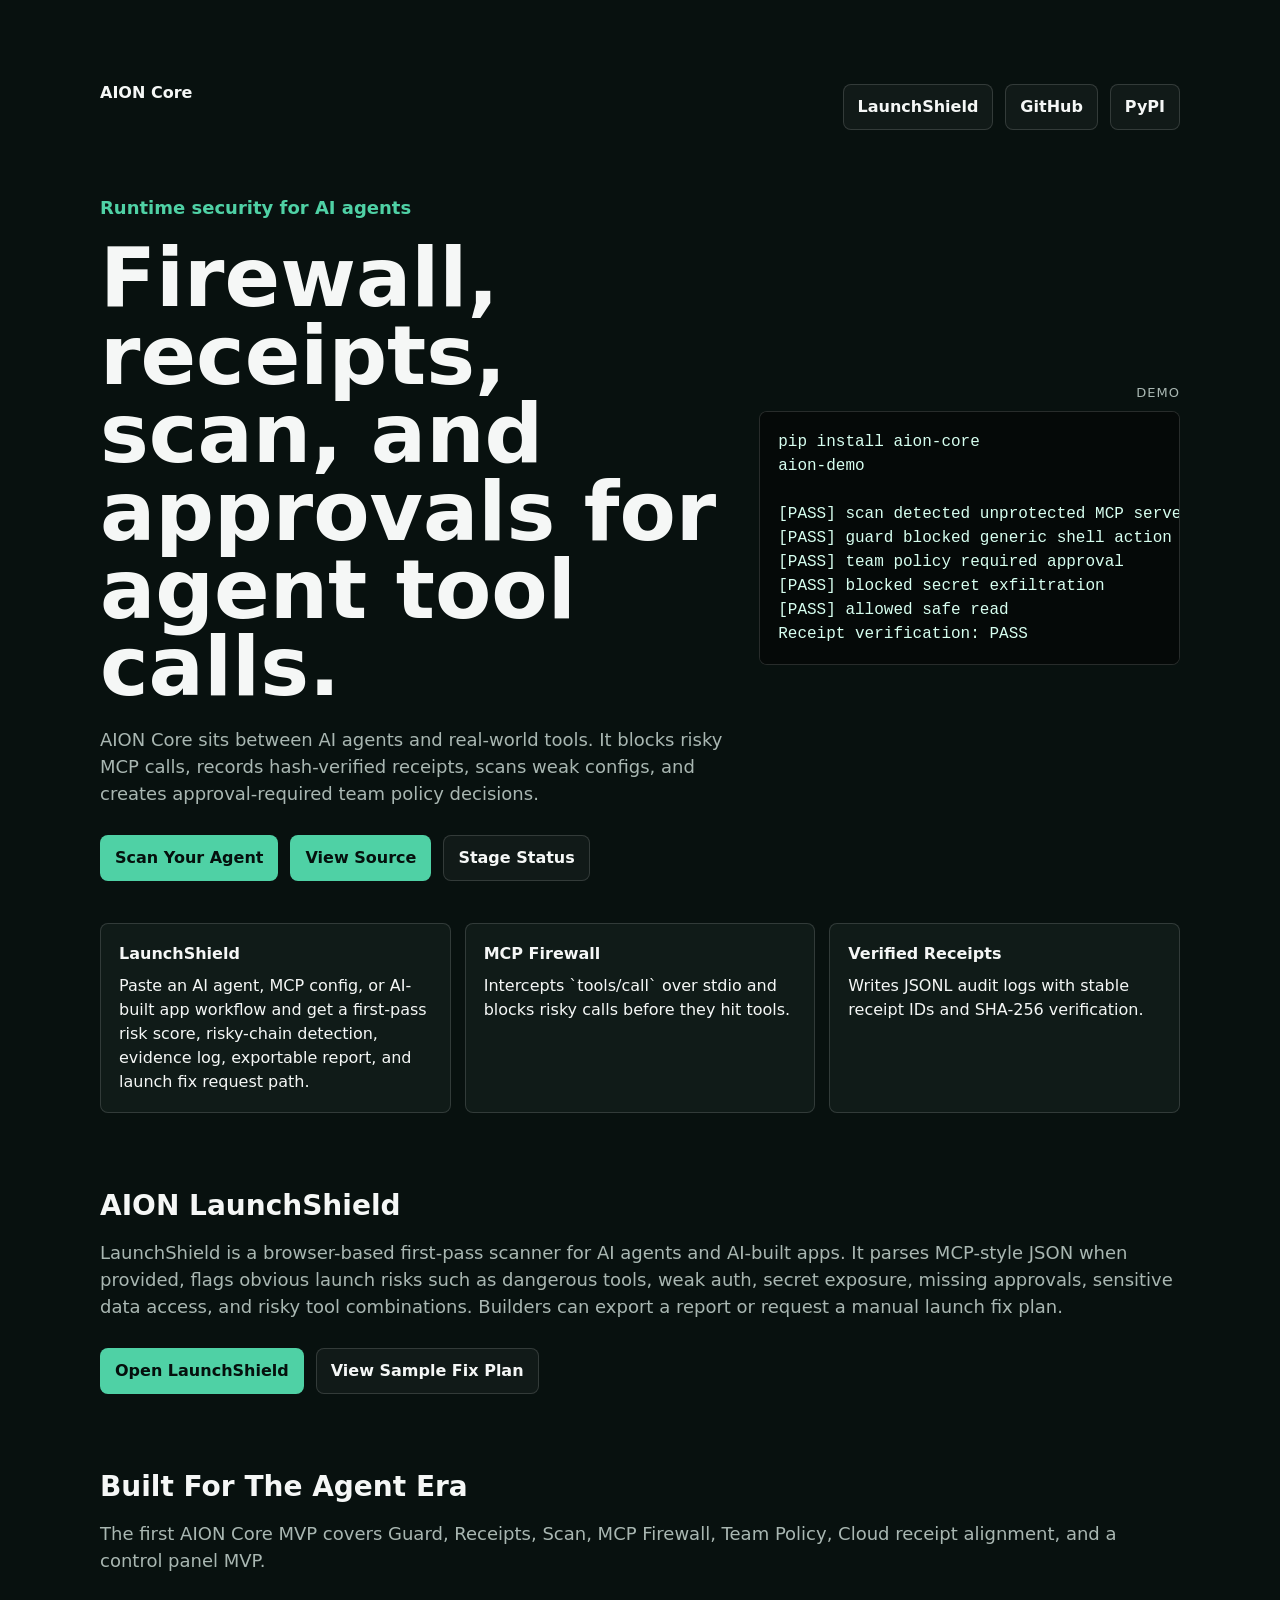
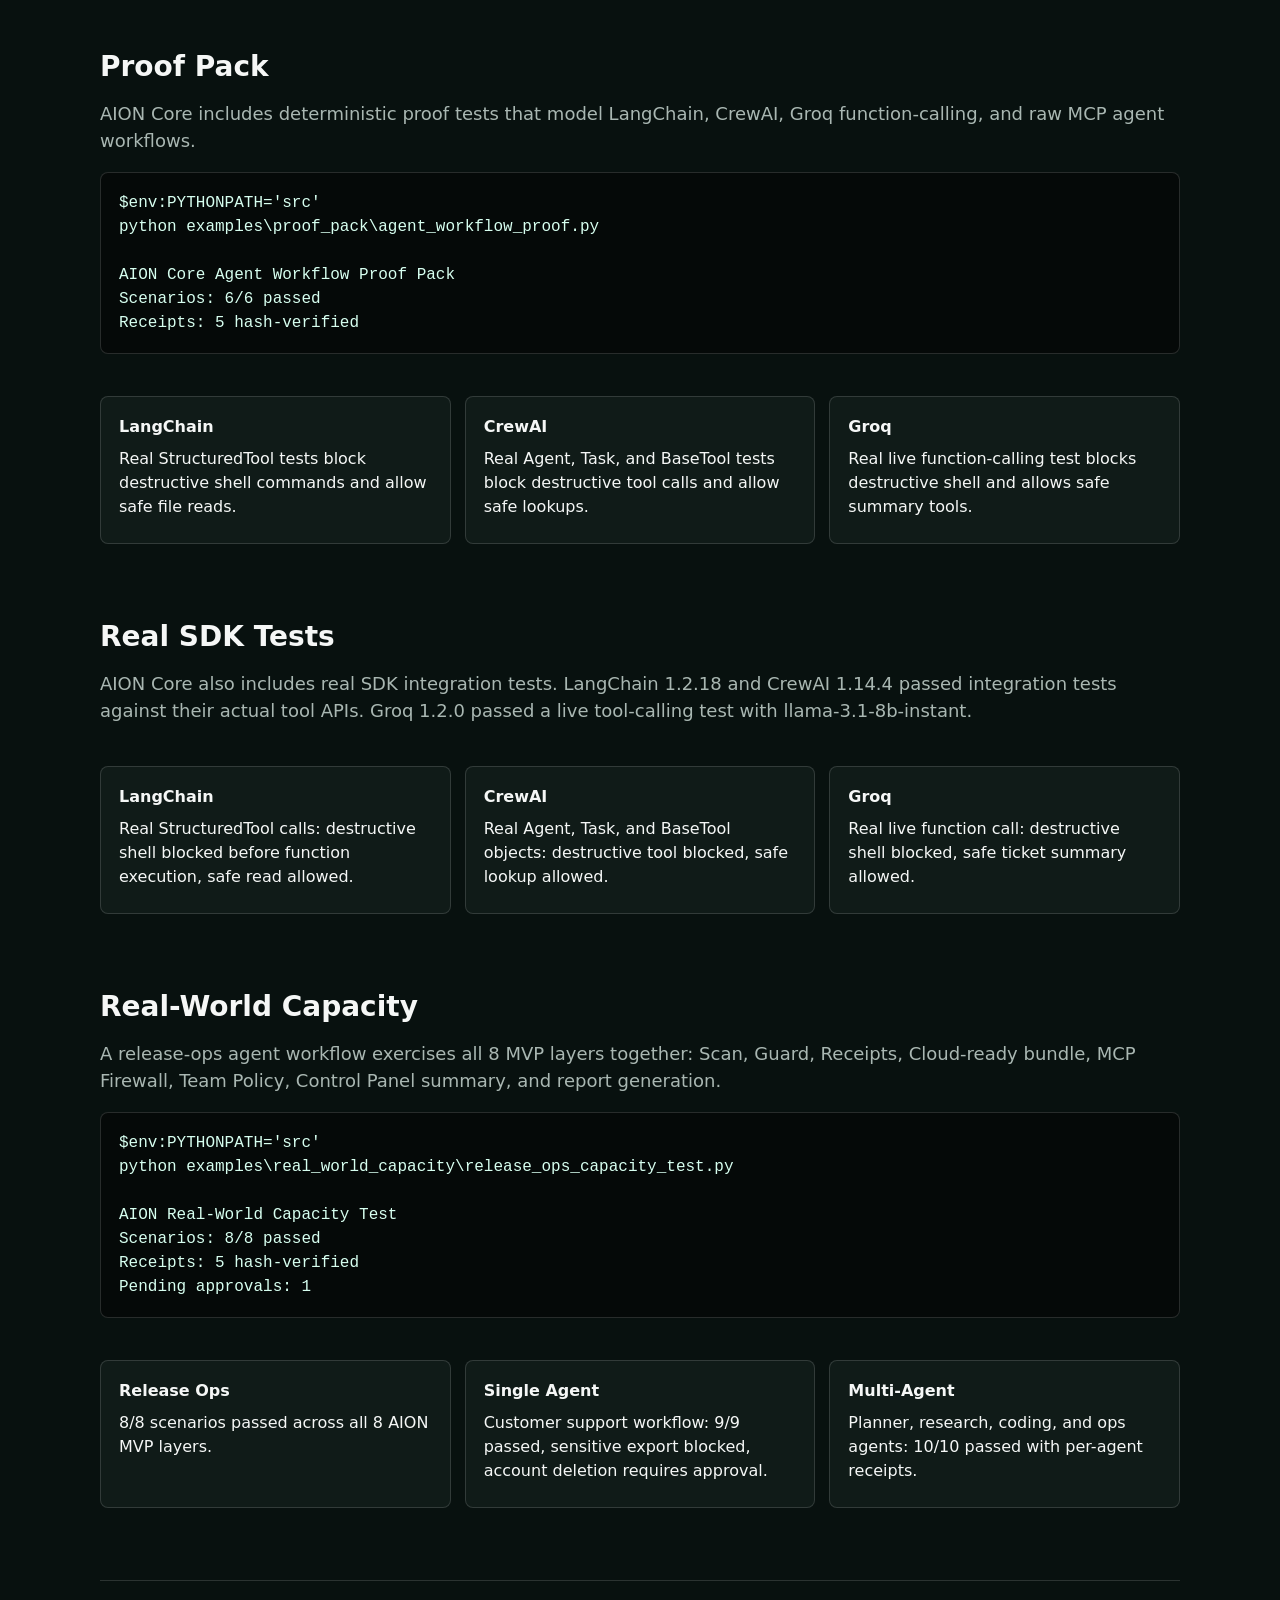
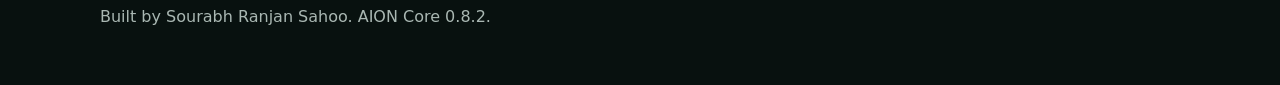
==== docs/index.html @ b53e35f8 "Clarify LaunchShield revenue flow" ====
<!doctype html>
<html lang="en">
<head>
  <meta charset="utf-8">
  <meta name="viewport" content="width=device-width, initial-scale=1">
  <title>AION Core</title>
  <style>
    :root {
      color-scheme: dark;
      --bg: #08110f;
      --panel: #101b18;
      --line: rgba(255,255,255,.14);
      --text: #f5f7f6;
      --muted: #a9b7b2;
      --accent: #4fd1a5;
      --warn: #ffd166;
      --bad: #ff6b6b;
    }
    * { box-sizing: border-box; }
    body {
      margin: 0;
      font-family: Inter, ui-sans-serif, system-ui, Segoe UI, Arial, sans-serif;
      background: var(--bg);
      color: var(--text);
      line-height: 1.5;
    }
    main { max-width: 1120px; margin: 0 auto; padding: 56px 20px; }
    nav { display: flex; justify-content: space-between; gap: 16px; align-items: center; margin-bottom: 64px; }
    nav a, .button {
      color: var(--text);
      text-decoration: none;
      border: 1px solid var(--line);
      border-radius: 8px;
      padding: 10px 14px;
      background: rgba(255,255,255,.04);
      font-weight: 700;
    }
    .brand { font-weight: 900; letter-spacing: 0; }
    .hero {
      display: grid;
      grid-template-columns: minmax(0, 1.2fr) minmax(320px, .8fr);
      gap: 28px;
      align-items: center;
      min-height: 70vh;
    }
    h1 { font-size: clamp(44px, 7vw, 82px); line-height: .95; margin: 0 0 20px; }
    h2 { font-size: 28px; margin: 0 0 12px; }
    p { color: var(--muted); font-size: 18px; margin: 0 0 18px; }
    code, pre {
      font-family: ui-monospace, SFMono-Regular, Consolas, monospace;
    }
    pre {
      margin: 0;
      padding: 18px;
      border: 1px solid var(--line);
      border-radius: 8px;
      background: #050908;
      overflow: auto;
      color: #d7fff0;
    }
    .actions { display: flex; gap: 12px; flex-wrap: wrap; margin-top: 28px; }
    .primary { background: var(--accent); color: #05100d; border-color: transparent; }
    .grid { display: grid; grid-template-columns: repeat(3, 1fr); gap: 14px; margin-top: 42px; }
    .card {
      border: 1px solid var(--line);
      border-radius: 8px;
      background: var(--panel);
      padding: 18px;
      min-height: 148px;
    }
    .card strong { display: block; margin-bottom: 8px; }
    .pill { color: var(--accent); font-weight: 800; }
    .section { margin-top: 72px; }
    .terminal { position: relative; }
    .terminal:before {
      content: "demo";
      position: absolute;
      top: -28px;
      right: 0;
      color: var(--muted);
      font-size: 13px;
      text-transform: uppercase;
      letter-spacing: .08em;
    }
    footer { margin-top: 72px; color: var(--muted); border-top: 1px solid var(--line); padding-top: 24px; }
    @media (max-width: 860px) {
      .hero, .grid { grid-template-columns: 1fr; }
      nav { align-items: flex-start; flex-direction: column; }
    }
  </style>
</head>
<body>
  <main>
    <nav>
      <div class="brand">AION Core</div>
      <div class="actions">
        <a href="./launchshield.html">LaunchShield</a>
        <a href="https://github.com/Sourabh1845/aion-core">GitHub</a>
        <a href="https://pypi.org/project/aion-core/">PyPI</a>
      </div>
    </nav>

    <section class="hero">
      <div>
        <p class="pill">Runtime security for AI agents</p>
        <h1>Firewall, receipts, scan, and approvals for agent tool calls.</h1>
        <p>
          AION Core sits between AI agents and real-world tools. It blocks risky
          MCP calls, records hash-verified receipts, scans weak configs, and
          creates approval-required team policy decisions.
        </p>
        <div class="actions">
          <a class="button primary" href="./launchshield.html">Scan Your Agent</a>
          <a class="button primary" href="https://github.com/Sourabh1845/aion-core">View Source</a>
          <a class="button" href="./STAGE_STATUS.md">Stage Status</a>
        </div>
      </div>
      <div class="terminal">
        <pre>pip install aion-core
aion-demo

[PASS] scan detected unprotected MCP server
[PASS] guard blocked generic shell action
[PASS] team policy required approval
[PASS] blocked secret exfiltration
[PASS] allowed safe read
Receipt verification: PASS</pre>
      </div>
    </section>

    <section class="grid">
      <div class="card"><strong>LaunchShield</strong>Paste an AI agent, MCP config, or AI-built app workflow and get a first-pass risk score, risky-chain detection, evidence log, exportable report, and launch fix request path.</div>
      <div class="card"><strong>MCP Firewall</strong>Intercepts `tools/call` over stdio and blocks risky calls before they hit tools.</div>
      <div class="card"><strong>Verified Receipts</strong>Writes JSONL audit logs with stable receipt IDs and SHA-256 verification.</div>
    </section>

    <section class="section">
      <h2>AION LaunchShield</h2>
      <p>
        LaunchShield is a browser-based first-pass scanner for AI agents and
        AI-built apps. It parses MCP-style JSON when provided, flags obvious
        launch risks such as dangerous tools, weak auth, secret exposure,
        missing approvals, sensitive data access, and risky tool combinations.
        Builders can export a report or request a manual launch fix plan.
      </p>
      <div class="actions">
        <a class="button primary" href="./launchshield.html">Open LaunchShield</a>
        <a class="button" href="./launchshield-sample-report.html">View Sample Fix Plan</a>
      </div>
    </section>

    <section class="section">
      <h2>Built For The Agent Era</h2>
      <p>
        The first AION Core MVP covers Guard, Receipts, Scan, MCP Firewall,
        Team Policy, Cloud receipt alignment, and a control panel MVP.
      </p>
    </section>

    <section class="section">
      <h2>Proof Pack</h2>
      <p>
        AION Core includes deterministic proof tests that model LangChain,
        CrewAI, Groq function-calling, and raw MCP agent workflows.
      </p>
      <pre>$env:PYTHONPATH='src'
python examples\proof_pack\agent_workflow_proof.py

AION Core Agent Workflow Proof Pack
Scenarios: 6/6 passed
Receipts: 5 hash-verified</pre>
      <div class="grid">
        <div class="card"><strong>LangChain</strong>Real StructuredTool tests block destructive shell commands and allow safe file reads.</div>
        <div class="card"><strong>CrewAI</strong>Real Agent, Task, and BaseTool tests block destructive tool calls and allow safe lookups.</div>
        <div class="card"><strong>Groq</strong>Real live function-calling test blocks destructive shell and allows safe summary tools.</div>
      </div>
    </section>

    <section class="section">
      <h2>Real SDK Tests</h2>
      <p>
        AION Core also includes real SDK integration tests. LangChain 1.2.18 and
        CrewAI 1.14.4 passed integration tests against their actual tool APIs.
        Groq 1.2.0 passed a live tool-calling test with llama-3.1-8b-instant.
      </p>
      <div class="grid">
        <div class="card"><strong>LangChain</strong>Real StructuredTool calls: destructive shell blocked before function execution, safe read allowed.</div>
        <div class="card"><strong>CrewAI</strong>Real Agent, Task, and BaseTool objects: destructive tool blocked, safe lookup allowed.</div>
        <div class="card"><strong>Groq</strong>Real live function call: destructive shell blocked, safe ticket summary allowed.</div>
      </div>
    </section>

    <section class="section">
      <h2>Real-World Capacity</h2>
      <p>
        A release-ops agent workflow exercises all 8 MVP layers together:
        Scan, Guard, Receipts, Cloud-ready bundle, MCP Firewall, Team Policy,
        Control Panel summary, and report generation.
      </p>
      <pre>$env:PYTHONPATH='src'
python examples\real_world_capacity\release_ops_capacity_test.py

AION Real-World Capacity Test
Scenarios: 8/8 passed
Receipts: 5 hash-verified
Pending approvals: 1</pre>
      <div class="grid">
        <div class="card"><strong>Release Ops</strong>8/8 scenarios passed across all 8 AION MVP layers.</div>
        <div class="card"><strong>Single Agent</strong>Customer support workflow: 9/9 passed, sensitive export blocked, account deletion requires approval.</div>
        <div class="card"><strong>Multi-Agent</strong>Planner, research, coding, and ops agents: 10/10 passed with per-agent receipts.</div>
      </div>
    </section>

    <footer>
      Built by Sourabh Ranjan Sahoo. AION Core 0.8.2.
    </footer>
  </main>
</body>
</html>
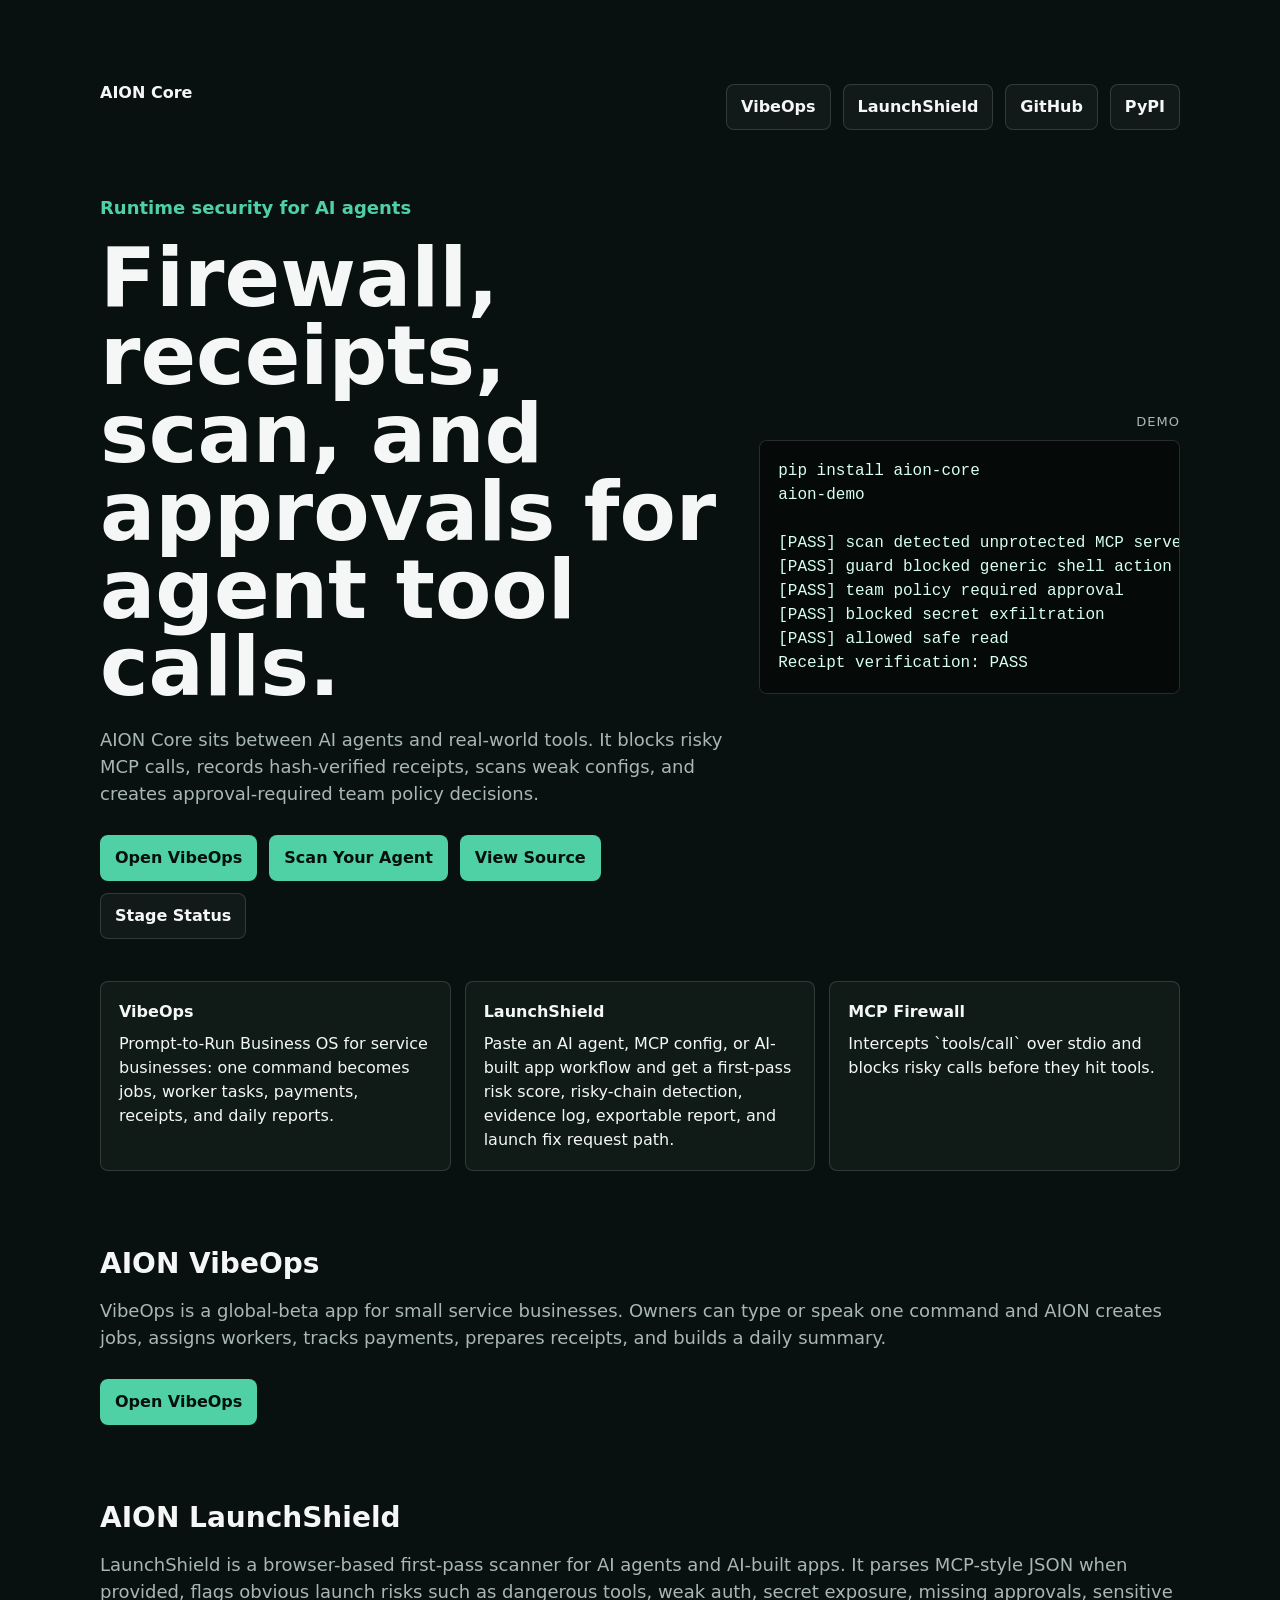
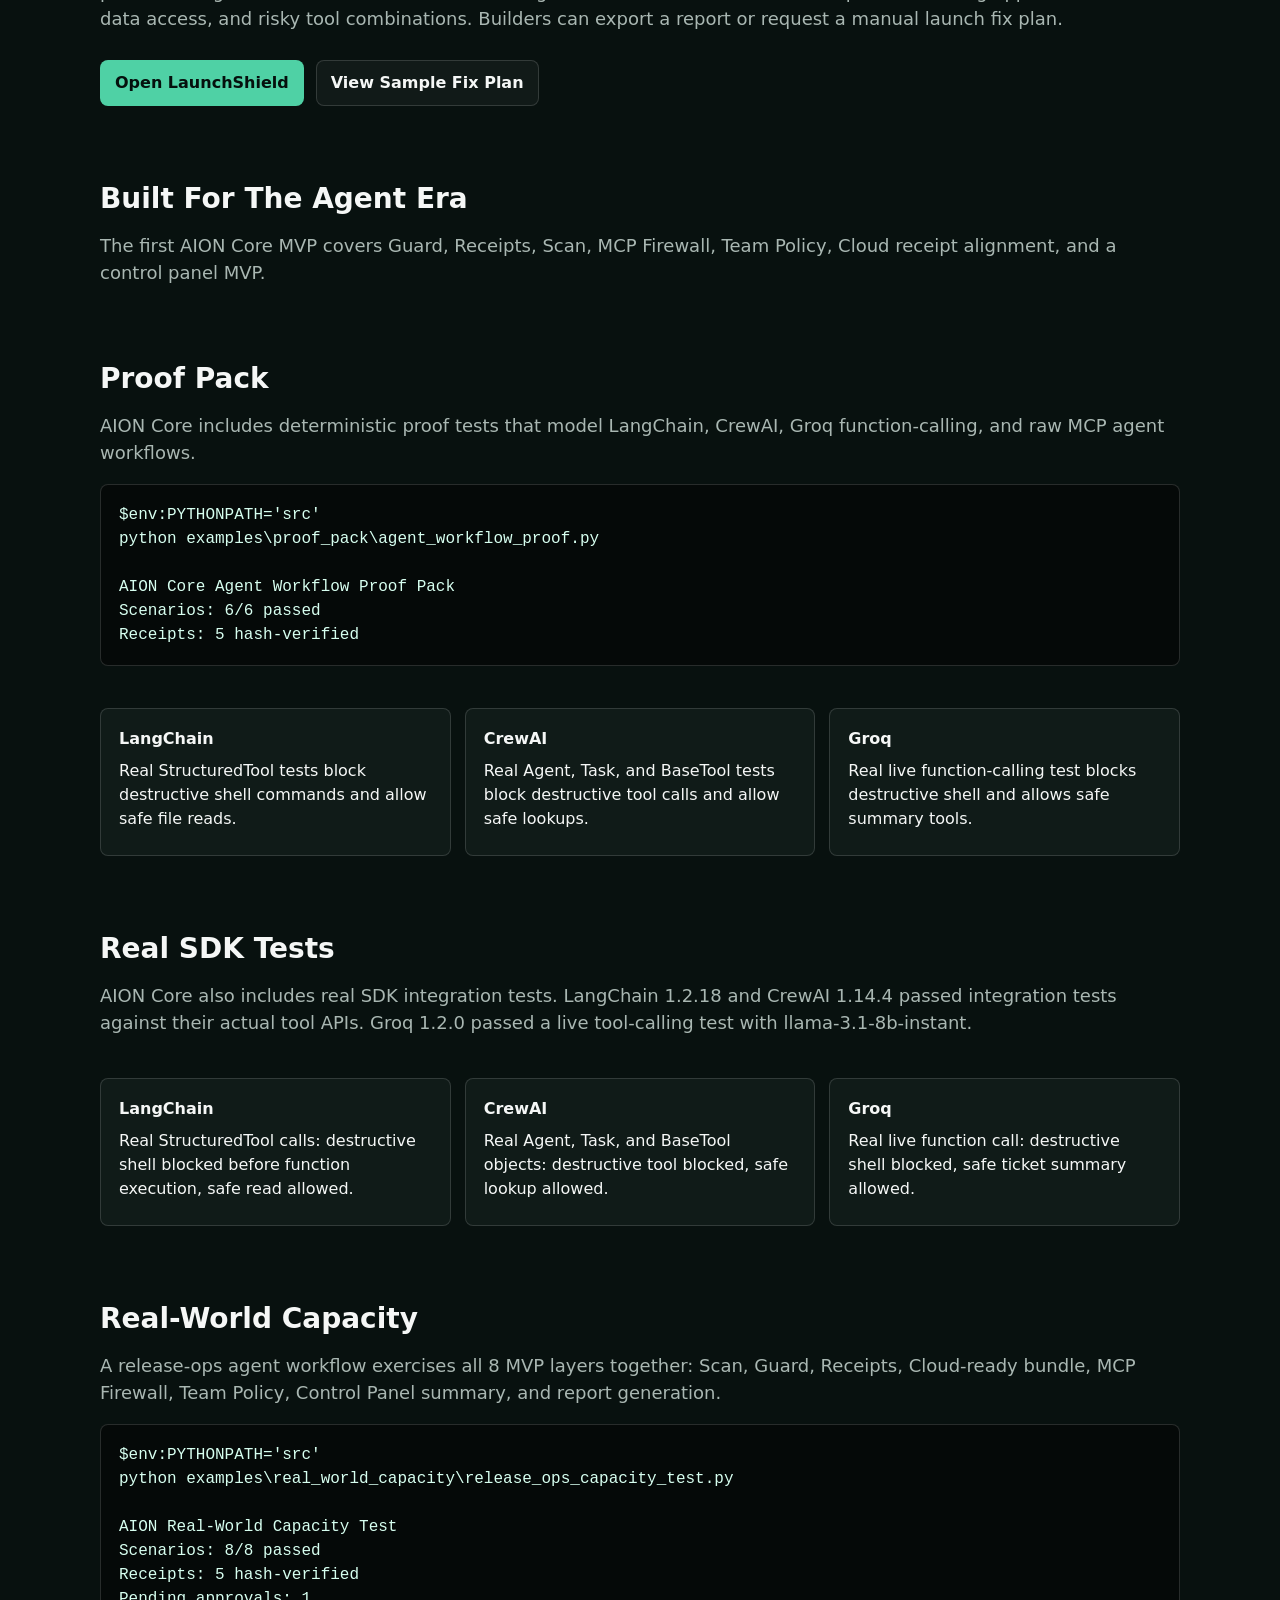
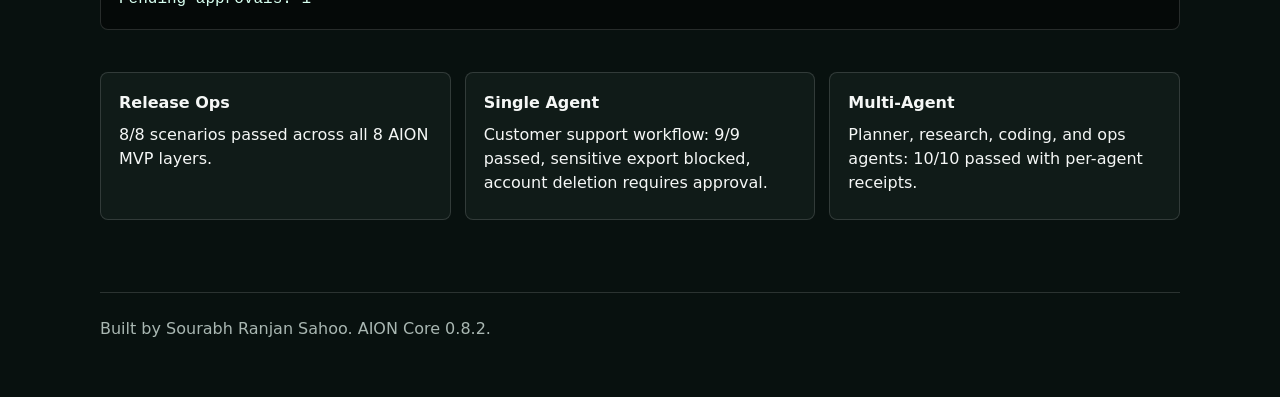
==== commit 9fe5a5d8: "Add AION VibeOps public beta app" ====
--- a/docs/index.html
+++ b/docs/index.html
@@ -94,6 +94,7 @@
     <nav>
       <div class="brand">AION Core</div>
       <div class="actions">
+        <a href="./vibeops/">VibeOps</a>
         <a href="./launchshield.html">LaunchShield</a>
         <a href="https://github.com/Sourabh1845/aion-core">GitHub</a>
         <a href="https://pypi.org/project/aion-core/">PyPI</a>
@@ -110,6 +111,7 @@
           creates approval-required team policy decisions.
         </p>
         <div class="actions">
+          <a class="button primary" href="./vibeops/">Open VibeOps</a>
           <a class="button primary" href="./launchshield.html">Scan Your Agent</a>
           <a class="button primary" href="https://github.com/Sourabh1845/aion-core">View Source</a>
           <a class="button" href="./STAGE_STATUS.md">Stage Status</a>
@@ -129,9 +131,21 @@
     </section>
 
     <section class="grid">
+      <div class="card"><strong>VibeOps</strong>Prompt-to-Run Business OS for service businesses: one command becomes jobs, worker tasks, payments, receipts, and daily reports.</div>
       <div class="card"><strong>LaunchShield</strong>Paste an AI agent, MCP config, or AI-built app workflow and get a first-pass risk score, risky-chain detection, evidence log, exportable report, and launch fix request path.</div>
       <div class="card"><strong>MCP Firewall</strong>Intercepts `tools/call` over stdio and blocks risky calls before they hit tools.</div>
-      <div class="card"><strong>Verified Receipts</strong>Writes JSONL audit logs with stable receipt IDs and SHA-256 verification.</div>
+    </section>
+
+    <section class="section">
+      <h2>AION VibeOps</h2>
+      <p>
+        VibeOps is a global-beta app for small service businesses. Owners can
+        type or speak one command and AION creates jobs, assigns workers,
+        tracks payments, prepares receipts, and builds a daily summary.
+      </p>
+      <div class="actions">
+        <a class="button primary" href="./vibeops/">Open VibeOps</a>
+      </div>
     </section>
 
     <section class="section">
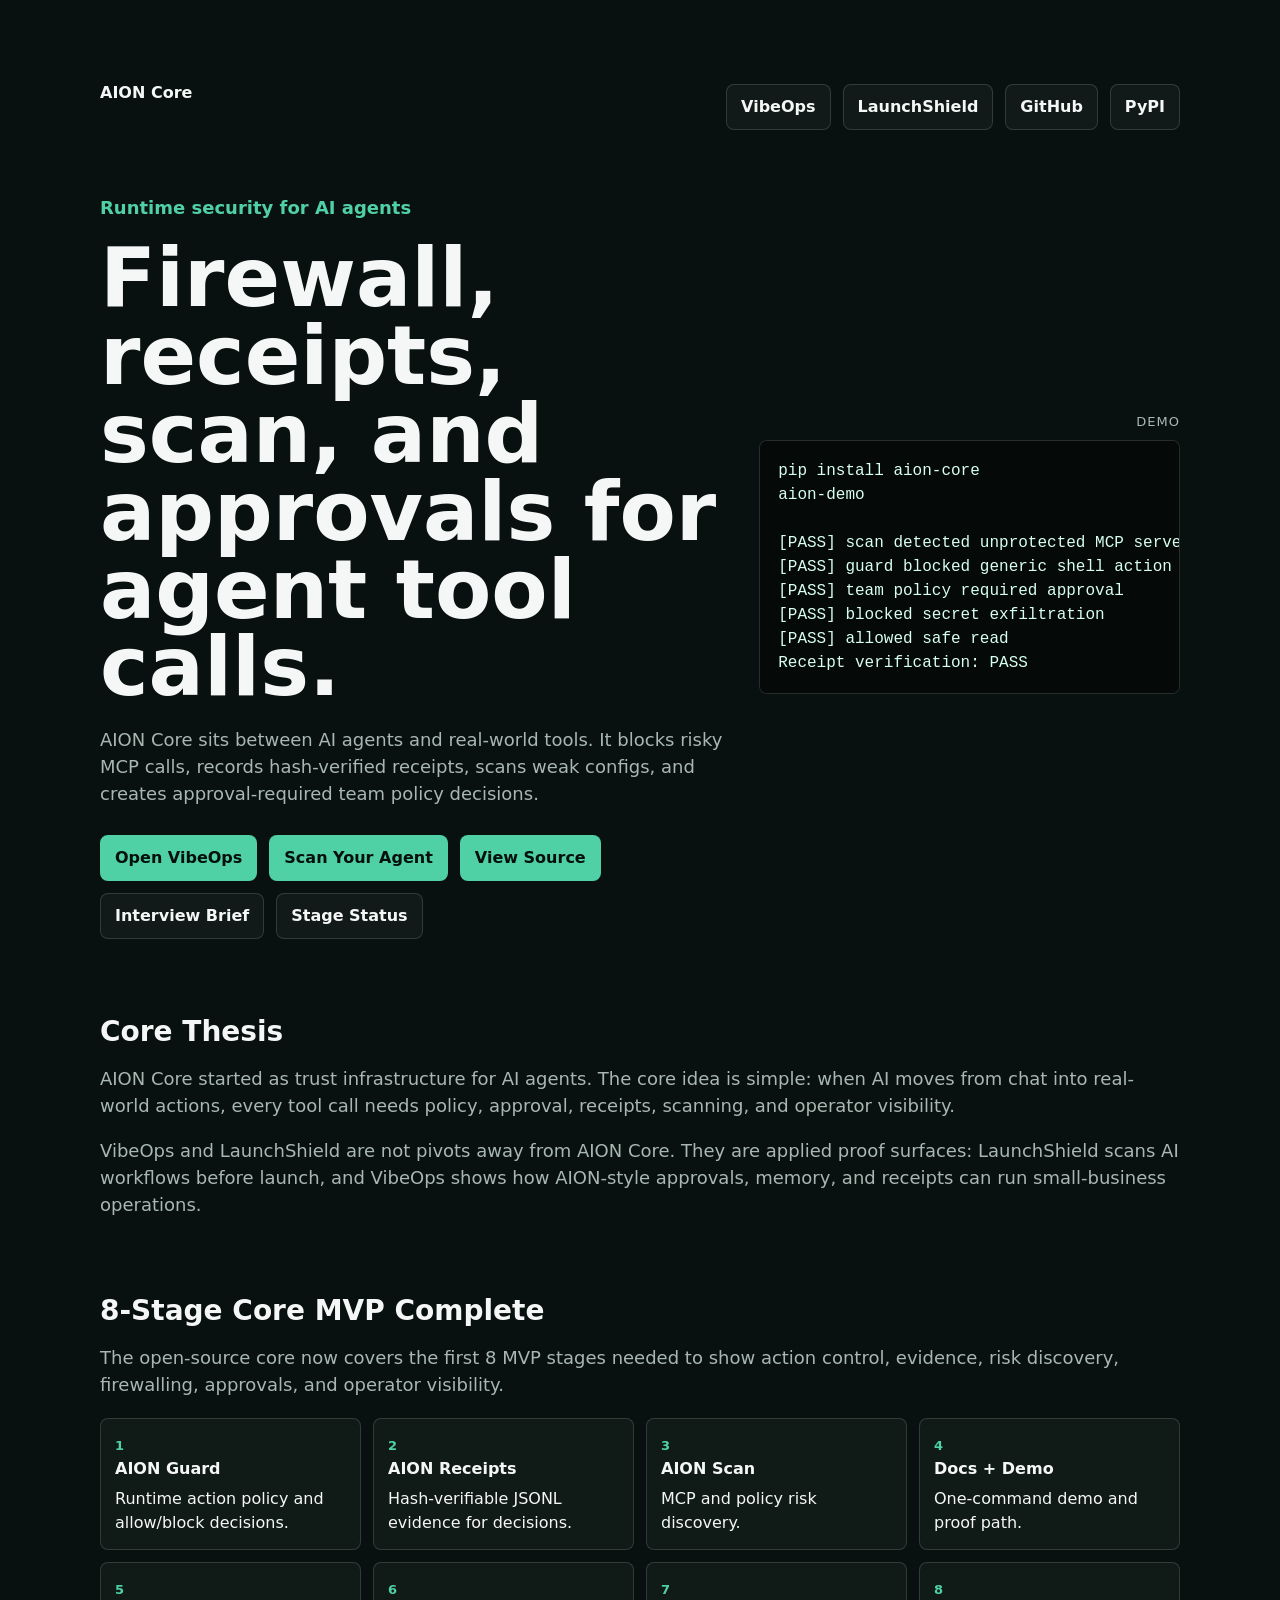
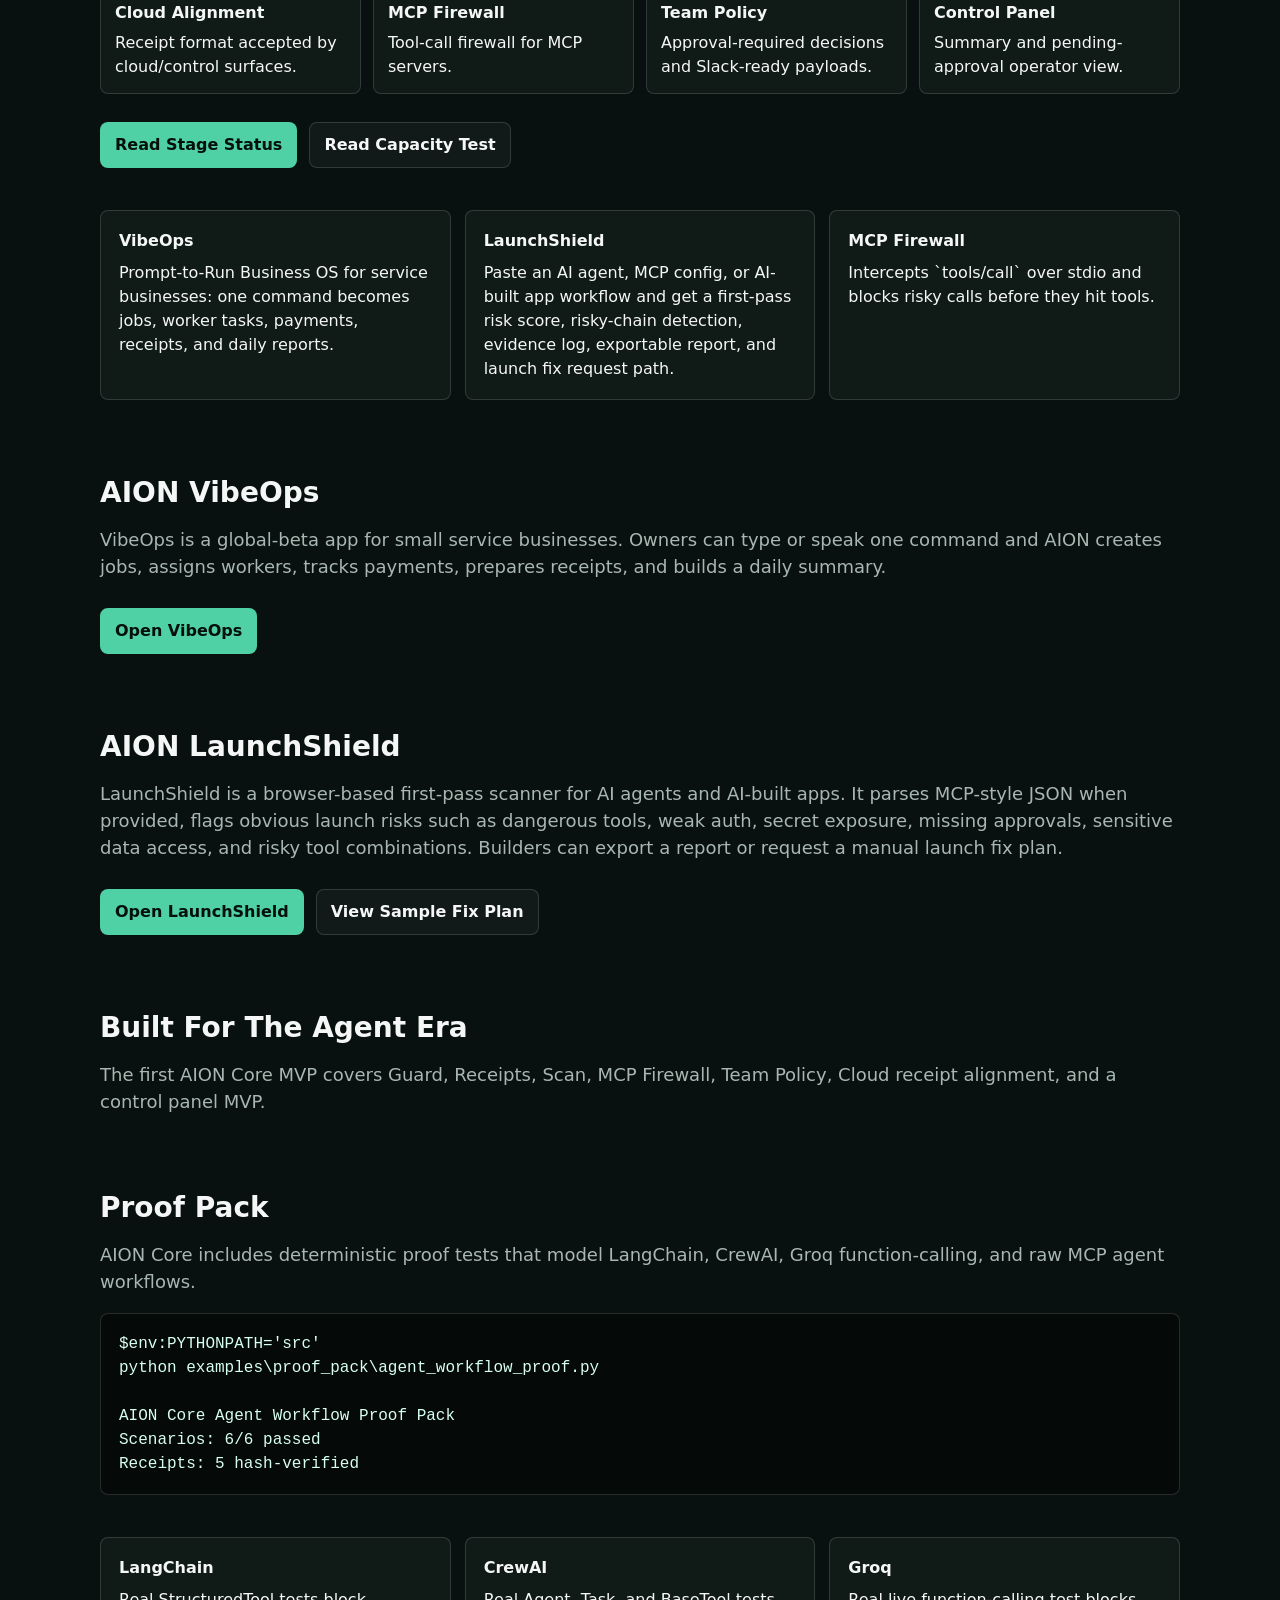
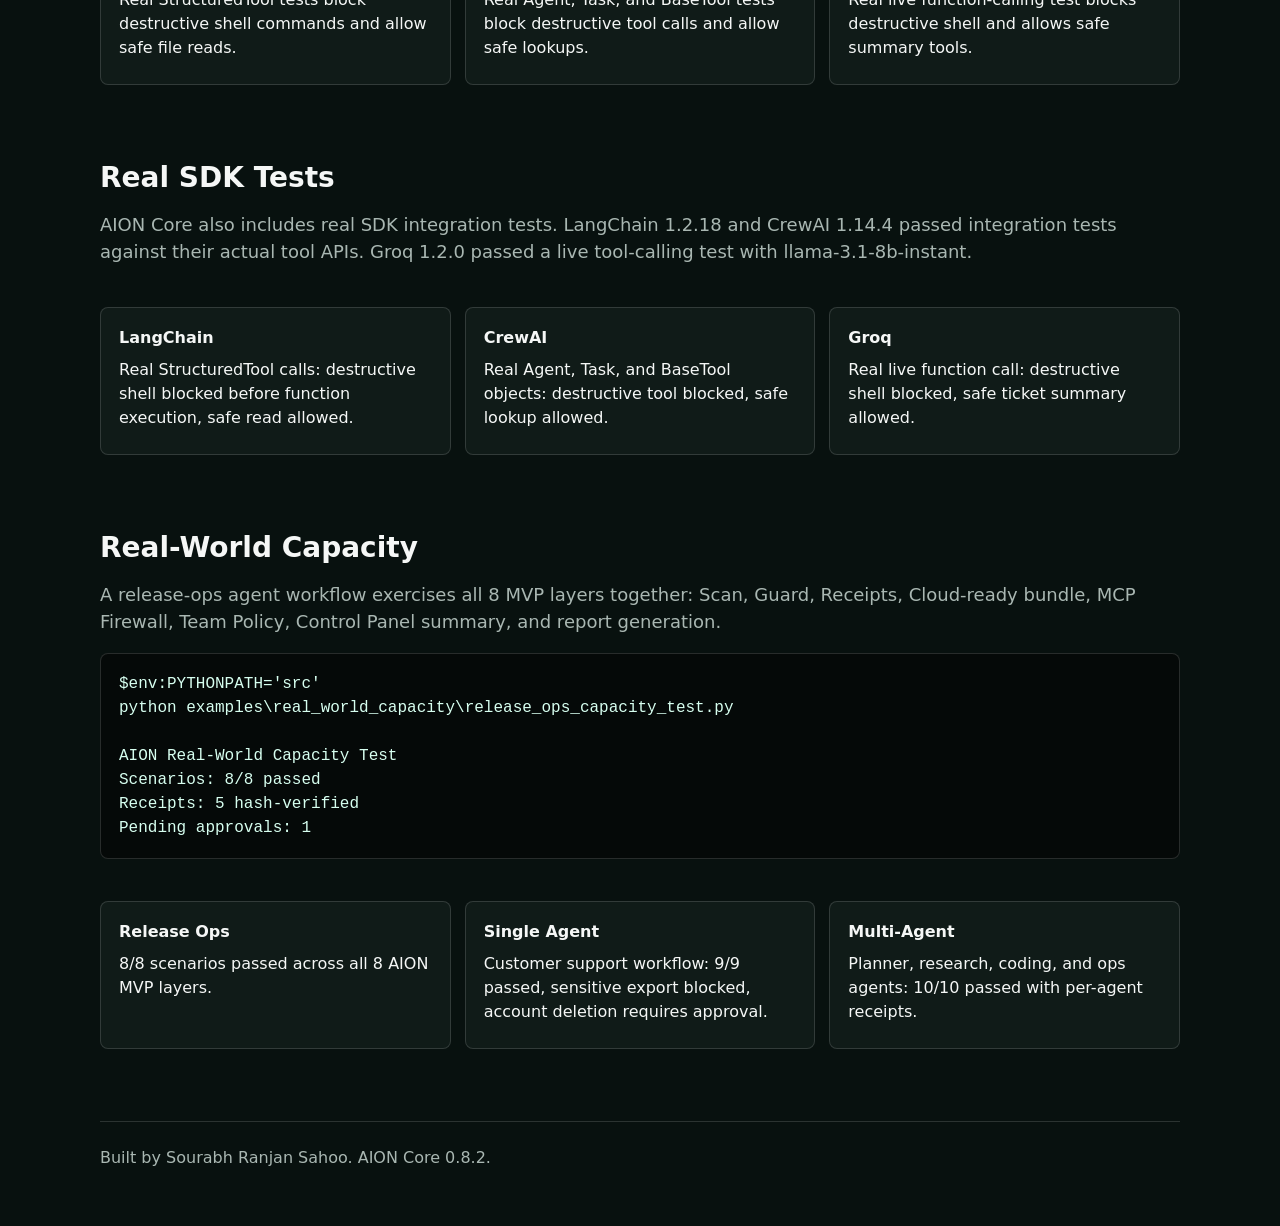
==== commit be783a98: "Clarify AION Core interview narrative" ====
--- a/docs/index.html
+++ b/docs/index.html
@@ -61,6 +61,7 @@
     .actions { display: flex; gap: 12px; flex-wrap: wrap; margin-top: 28px; }
     .primary { background: var(--accent); color: #05100d; border-color: transparent; }
     .grid { display: grid; grid-template-columns: repeat(3, 1fr); gap: 14px; margin-top: 42px; }
+    .stage-grid { display: grid; grid-template-columns: repeat(4, 1fr); gap: 12px; margin-top: 20px; }
     .card {
       border: 1px solid var(--line);
       border-radius: 8px;
@@ -68,7 +69,16 @@
       padding: 18px;
       min-height: 148px;
     }
+    .stage {
+      border: 1px solid var(--line);
+      border-radius: 8px;
+      background: var(--panel);
+      padding: 14px;
+      min-height: 120px;
+    }
     .card strong { display: block; margin-bottom: 8px; }
+    .stage strong { display: block; margin-bottom: 6px; }
+    .stage span { color: var(--accent); font-weight: 800; font-size: 13px; }
     .pill { color: var(--accent); font-weight: 800; }
     .section { margin-top: 72px; }
     .terminal { position: relative; }
@@ -84,7 +94,7 @@
     }
     footer { margin-top: 72px; color: var(--muted); border-top: 1px solid var(--line); padding-top: 24px; }
     @media (max-width: 860px) {
-      .hero, .grid { grid-template-columns: 1fr; }
+      .hero, .grid, .stage-grid { grid-template-columns: 1fr; }
       nav { align-items: flex-start; flex-direction: column; }
     }
   </style>
@@ -114,6 +124,7 @@
           <a class="button primary" href="./vibeops/">Open VibeOps</a>
           <a class="button primary" href="./launchshield.html">Scan Your Agent</a>
           <a class="button primary" href="https://github.com/Sourabh1845/aion-core">View Source</a>
+          <a class="button" href="./EMERGENT_VENTURES_BRIEF.md">Interview Brief</a>
           <a class="button" href="./STAGE_STATUS.md">Stage Status</a>
         </div>
       </div>
@@ -127,6 +138,44 @@
 [PASS] blocked secret exfiltration
 [PASS] allowed safe read
 Receipt verification: PASS</pre>
+      </div>
+    </section>
+
+    <section class="section">
+      <h2>Core Thesis</h2>
+      <p>
+        AION Core started as trust infrastructure for AI agents. The core idea
+        is simple: when AI moves from chat into real-world actions, every tool
+        call needs policy, approval, receipts, scanning, and operator visibility.
+      </p>
+      <p>
+        VibeOps and LaunchShield are not pivots away from AION Core. They are
+        applied proof surfaces: LaunchShield scans AI workflows before launch,
+        and VibeOps shows how AION-style approvals, memory, and receipts can
+        run small-business operations.
+      </p>
+    </section>
+
+    <section class="section">
+      <h2>8-Stage Core MVP Complete</h2>
+      <p>
+        The open-source core now covers the first 8 MVP stages needed to show
+        action control, evidence, risk discovery, firewalling, approvals, and
+        operator visibility.
+      </p>
+      <div class="stage-grid">
+        <div class="stage"><span>1</span><strong>AION Guard</strong>Runtime action policy and allow/block decisions.</div>
+        <div class="stage"><span>2</span><strong>AION Receipts</strong>Hash-verifiable JSONL evidence for decisions.</div>
+        <div class="stage"><span>3</span><strong>AION Scan</strong>MCP and policy risk discovery.</div>
+        <div class="stage"><span>4</span><strong>Docs + Demo</strong>One-command demo and proof path.</div>
+        <div class="stage"><span>5</span><strong>Cloud Alignment</strong>Receipt format accepted by cloud/control surfaces.</div>
+        <div class="stage"><span>6</span><strong>MCP Firewall</strong>Tool-call firewall for MCP servers.</div>
+        <div class="stage"><span>7</span><strong>Team Policy</strong>Approval-required decisions and Slack-ready payloads.</div>
+        <div class="stage"><span>8</span><strong>Control Panel</strong>Summary and pending-approval operator view.</div>
+      </div>
+      <div class="actions">
+        <a class="button primary" href="./STAGE_STATUS.md">Read Stage Status</a>
+        <a class="button" href="./REAL_WORLD_CAPACITY_TEST.md">Read Capacity Test</a>
       </div>
     </section>
 
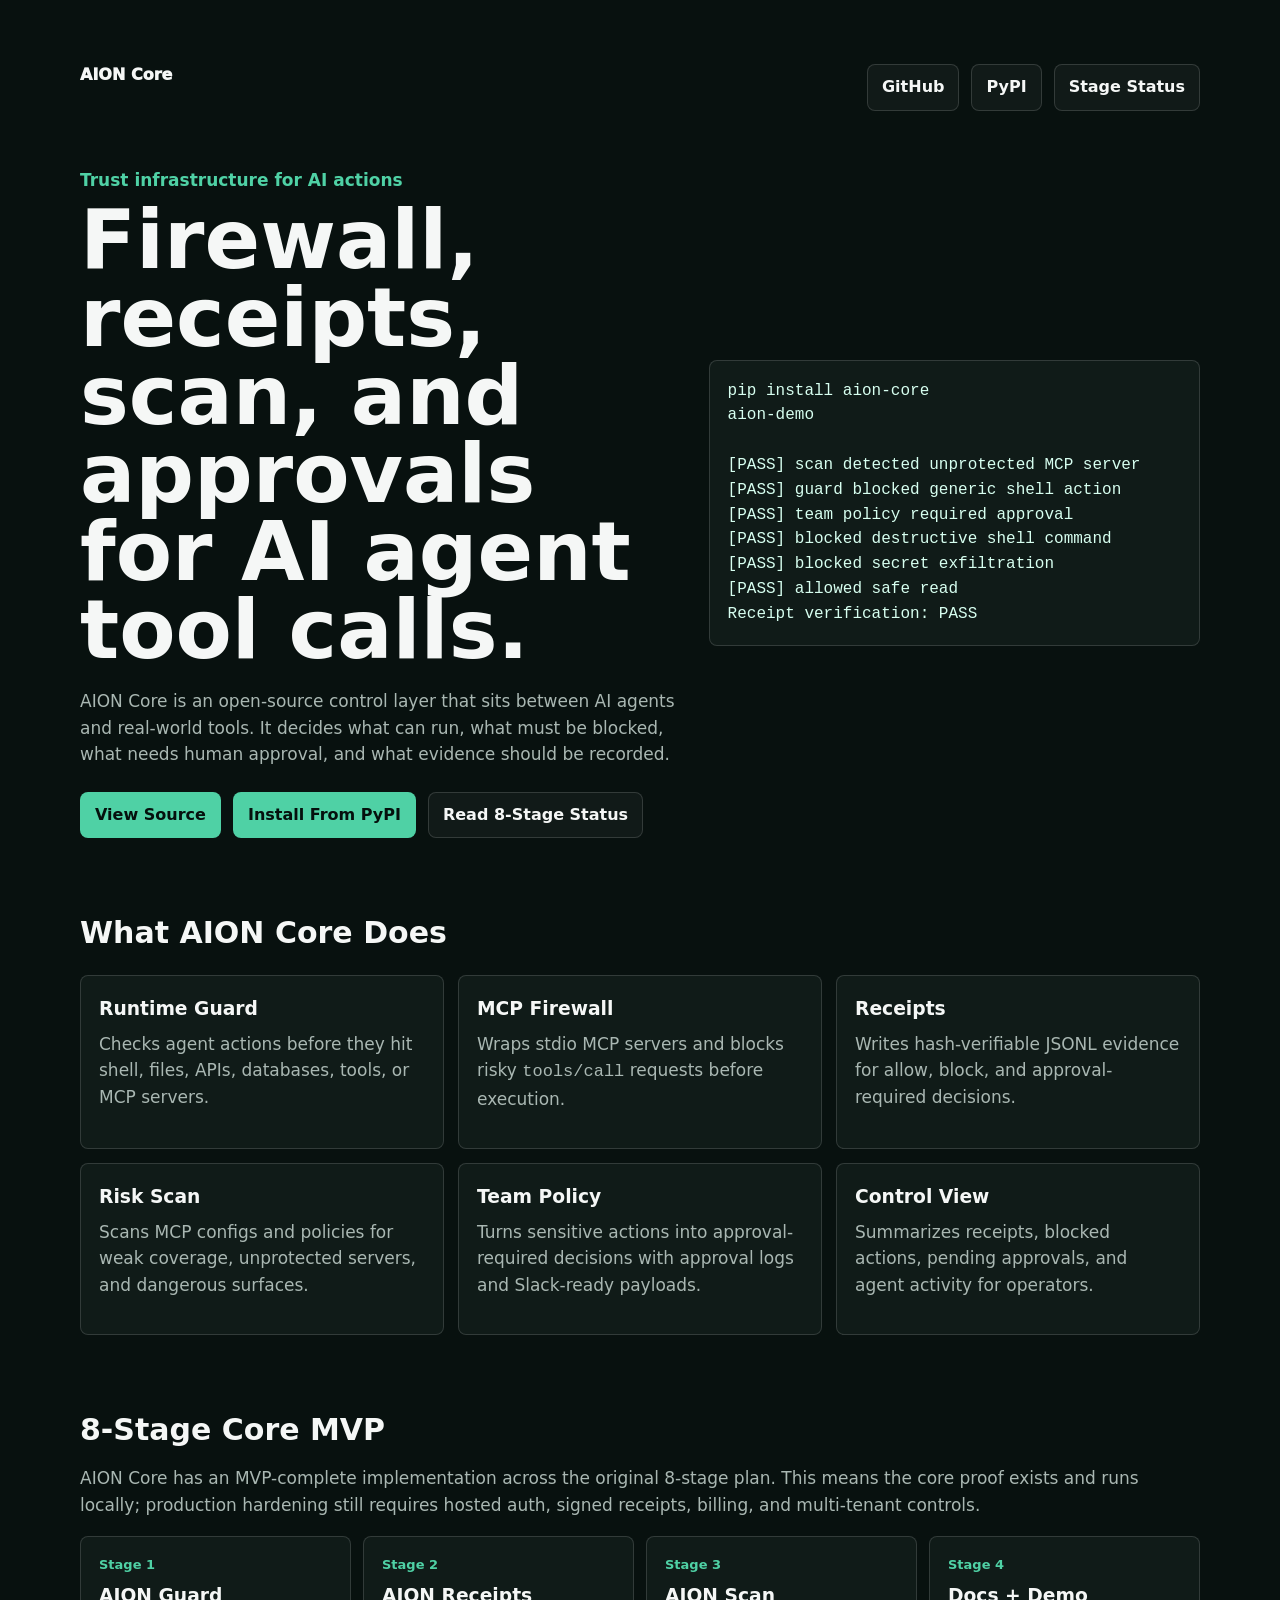
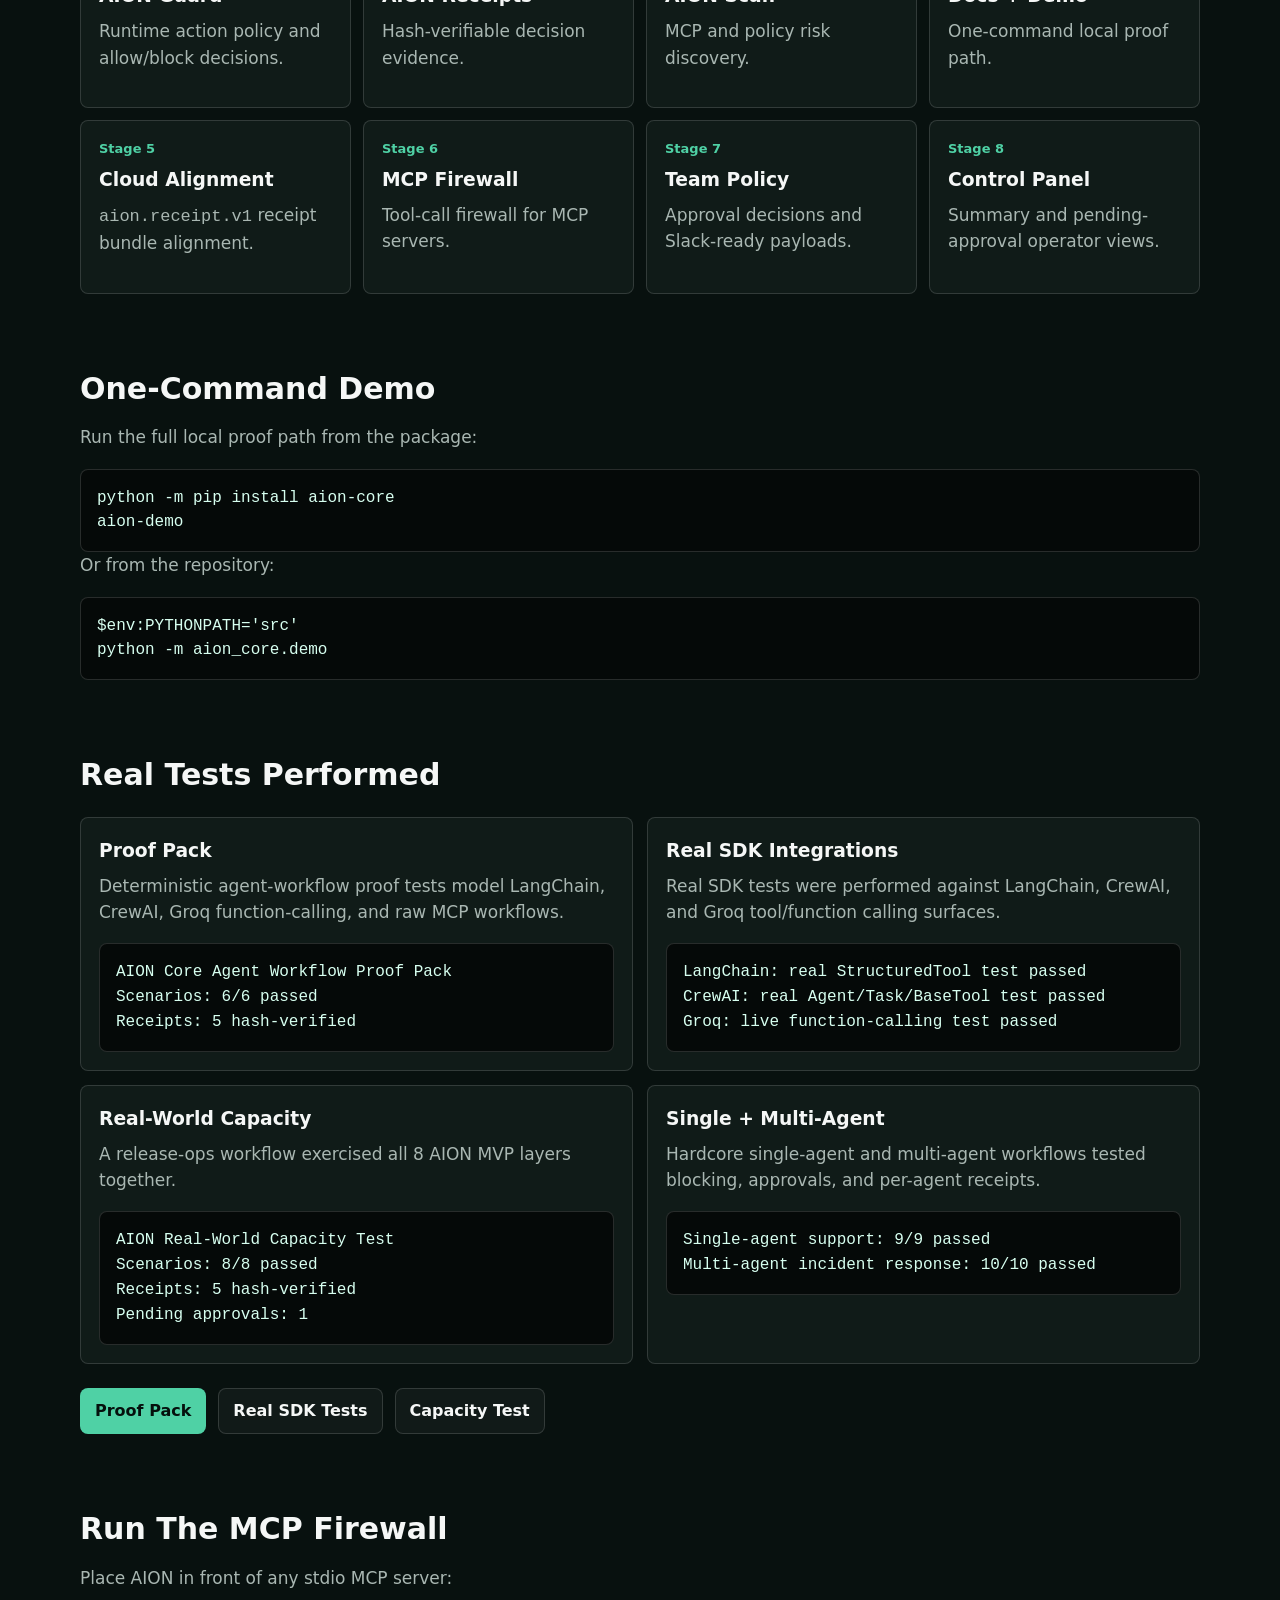
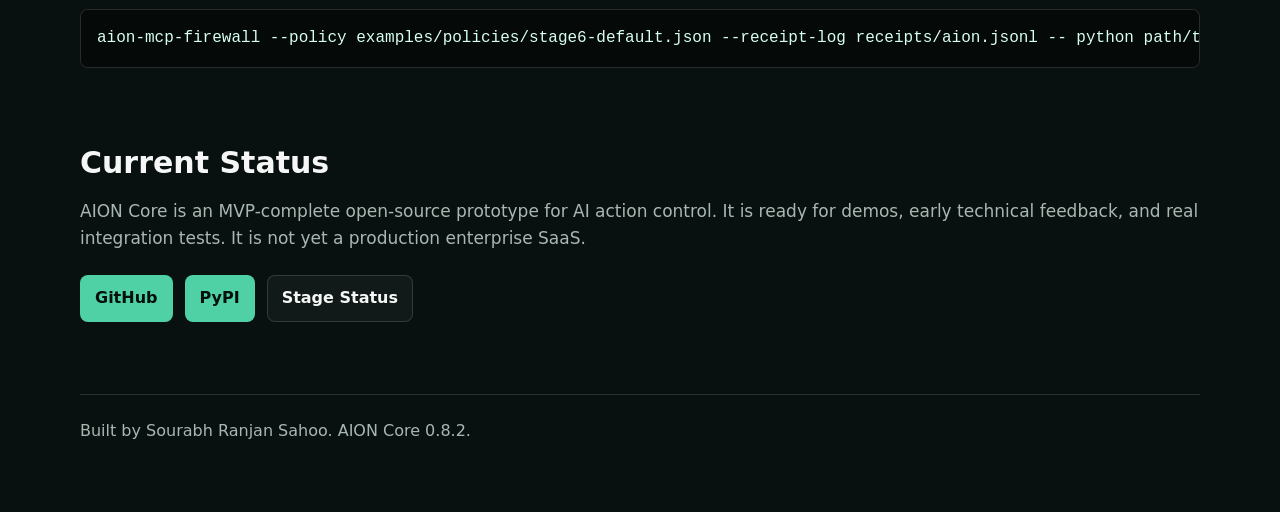
==== commit f06b2dfe: "Make AION Core homepage standalone" ====
--- a/docs/index.html
+++ b/docs/index.html
@@ -14,7 +14,7 @@
       --muted: #a9b7b2;
       --accent: #4fd1a5;
       --warn: #ffd166;
-      --bad: #ff6b6b;
+      --ink: #05100d;
     }
     * { box-sizing: border-box; }
     body {
@@ -22,10 +22,20 @@
       font-family: Inter, ui-sans-serif, system-ui, Segoe UI, Arial, sans-serif;
       background: var(--bg);
       color: var(--text);
-      line-height: 1.5;
-    }
-    main { max-width: 1120px; margin: 0 auto; padding: 56px 20px; }
-    nav { display: flex; justify-content: space-between; gap: 16px; align-items: center; margin-bottom: 64px; }
+      line-height: 1.55;
+    }
+    main {
+      width: min(1120px, calc(100% - 32px));
+      margin: 0 auto;
+      padding: 40px 0 72px;
+    }
+    nav {
+      display: flex;
+      justify-content: space-between;
+      gap: 16px;
+      align-items: center;
+      margin-bottom: 56px;
+    }
     nav a, .button {
       color: var(--text);
       text-decoration: none;
@@ -33,69 +43,73 @@
       border-radius: 8px;
       padding: 10px 14px;
       background: rgba(255,255,255,.04);
-      font-weight: 700;
-    }
-    .brand { font-weight: 900; letter-spacing: 0; }
+      font-weight: 800;
+    }
+    .brand { font-weight: 950; letter-spacing: 0; }
+    .actions { display: flex; gap: 12px; flex-wrap: wrap; margin-top: 24px; }
+    .primary { background: var(--accent); color: var(--ink); border-color: transparent; }
     .hero {
       display: grid;
-      grid-template-columns: minmax(0, 1.2fr) minmax(320px, .8fr);
+      grid-template-columns: minmax(0, 1.1fr) minmax(320px, .9fr);
       gap: 28px;
       align-items: center;
-      min-height: 70vh;
-    }
-    h1 { font-size: clamp(44px, 7vw, 82px); line-height: .95; margin: 0 0 20px; }
-    h2 { font-size: 28px; margin: 0 0 12px; }
-    p { color: var(--muted); font-size: 18px; margin: 0 0 18px; }
-    code, pre {
-      font-family: ui-monospace, SFMono-Regular, Consolas, monospace;
-    }
+      min-height: 66vh;
+    }
+    h1 {
+      font-size: clamp(44px, 7vw, 82px);
+      line-height: .95;
+      letter-spacing: 0;
+      margin: 0 0 20px;
+    }
+    h2 { font-size: 30px; margin: 0 0 12px; letter-spacing: 0; }
+    h3 { margin: 0 0 8px; letter-spacing: 0; }
+    p, li { color: var(--muted); font-size: 17px; }
+    p { margin: 0 0 18px; }
+    .pill { color: var(--accent); font-weight: 900; margin-bottom: 8px; }
+    .section { margin-top: 72px; }
+    .grid { display: grid; grid-template-columns: repeat(3, minmax(0, 1fr)); gap: 14px; margin-top: 18px; }
+    .stage-grid { display: grid; grid-template-columns: repeat(4, minmax(0, 1fr)); gap: 12px; margin-top: 18px; }
+    .card, .stage, .terminal {
+      border: 1px solid var(--line);
+      border-radius: 8px;
+      background: var(--panel);
+      padding: 18px;
+    }
+    .card { min-height: 150px; }
+    .stage { min-height: 128px; }
+    .stage span { display: block; color: var(--accent); font-size: 13px; font-weight: 900; margin-bottom: 6px; }
+    code, pre { font-family: ui-monospace, SFMono-Regular, Consolas, monospace; }
     pre {
       margin: 0;
-      padding: 18px;
-      border: 1px solid var(--line);
-      border-radius: 8px;
-      background: #050908;
       overflow: auto;
       color: #d7fff0;
-    }
-    .actions { display: flex; gap: 12px; flex-wrap: wrap; margin-top: 28px; }
-    .primary { background: var(--accent); color: #05100d; border-color: transparent; }
-    .grid { display: grid; grid-template-columns: repeat(3, 1fr); gap: 14px; margin-top: 42px; }
-    .stage-grid { display: grid; grid-template-columns: repeat(4, 1fr); gap: 12px; margin-top: 20px; }
-    .card {
+      background: #050908;
+      border-radius: 8px;
+      padding: 16px;
+      border: 1px solid var(--line);
+    }
+    .terminal pre { border: 0; background: transparent; padding: 0; }
+    .proof-list {
+      display: grid;
+      grid-template-columns: repeat(2, minmax(0, 1fr));
+      gap: 14px;
+      margin-top: 18px;
+    }
+    .proof {
       border: 1px solid var(--line);
       border-radius: 8px;
       background: var(--panel);
       padding: 18px;
-      min-height: 148px;
-    }
-    .stage {
-      border: 1px solid var(--line);
-      border-radius: 8px;
-      background: var(--panel);
-      padding: 14px;
-      min-height: 120px;
-    }
-    .card strong { display: block; margin-bottom: 8px; }
-    .stage strong { display: block; margin-bottom: 6px; }
-    .stage span { color: var(--accent); font-weight: 800; font-size: 13px; }
-    .pill { color: var(--accent); font-weight: 800; }
-    .section { margin-top: 72px; }
-    .terminal { position: relative; }
-    .terminal:before {
-      content: "demo";
-      position: absolute;
-      top: -28px;
-      right: 0;
+    }
+    footer {
+      margin-top: 72px;
+      border-top: 1px solid var(--line);
+      padding-top: 24px;
       color: var(--muted);
-      font-size: 13px;
-      text-transform: uppercase;
-      letter-spacing: .08em;
-    }
-    footer { margin-top: 72px; color: var(--muted); border-top: 1px solid var(--line); padding-top: 24px; }
+    }
     @media (max-width: 860px) {
-      .hero, .grid, .stage-grid { grid-template-columns: 1fr; }
       nav { align-items: flex-start; flex-direction: column; }
+      .hero, .grid, .stage-grid, .proof-list { grid-template-columns: 1fr; }
     }
   </style>
 </head>
@@ -104,28 +118,25 @@
     <nav>
       <div class="brand">AION Core</div>
       <div class="actions">
-        <a href="./vibeops/">VibeOps</a>
-        <a href="./launchshield.html">LaunchShield</a>
         <a href="https://github.com/Sourabh1845/aion-core">GitHub</a>
         <a href="https://pypi.org/project/aion-core/">PyPI</a>
+        <a href="./STAGE_STATUS.md">Stage Status</a>
       </div>
     </nav>
 
     <section class="hero">
       <div>
-        <p class="pill">Runtime security for AI agents</p>
-        <h1>Firewall, receipts, scan, and approvals for agent tool calls.</h1>
+        <p class="pill">Trust infrastructure for AI actions</p>
+        <h1>Firewall, receipts, scan, and approvals for AI agent tool calls.</h1>
         <p>
-          AION Core sits between AI agents and real-world tools. It blocks risky
-          MCP calls, records hash-verified receipts, scans weak configs, and
-          creates approval-required team policy decisions.
+          AION Core is an open-source control layer that sits between AI agents
+          and real-world tools. It decides what can run, what must be blocked,
+          what needs human approval, and what evidence should be recorded.
         </p>
         <div class="actions">
-          <a class="button primary" href="./vibeops/">Open VibeOps</a>
-          <a class="button primary" href="./launchshield.html">Scan Your Agent</a>
           <a class="button primary" href="https://github.com/Sourabh1845/aion-core">View Source</a>
-          <a class="button" href="./EMERGENT_VENTURES_BRIEF.md">Interview Brief</a>
-          <a class="button" href="./STAGE_STATUS.md">Stage Status</a>
+          <a class="button primary" href="https://pypi.org/project/aion-core/">Install From PyPI</a>
+          <a class="button" href="./STAGE_STATUS.md">Read 8-Stage Status</a>
         </div>
       </div>
       <div class="terminal">
@@ -135,6 +146,7 @@
 [PASS] scan detected unprotected MCP server
 [PASS] guard blocked generic shell action
 [PASS] team policy required approval
+[PASS] blocked destructive shell command
 [PASS] blocked secret exfiltration
 [PASS] allowed safe read
 Receipt verification: PASS</pre>
@@ -142,135 +154,120 @@
     </section>
 
     <section class="section">
-      <h2>Core Thesis</h2>
+      <h2>What AION Core Does</h2>
+      <div class="grid">
+        <div class="card">
+          <h3>Runtime Guard</h3>
+          <p>Checks agent actions before they hit shell, files, APIs, databases, tools, or MCP servers.</p>
+        </div>
+        <div class="card">
+          <h3>MCP Firewall</h3>
+          <p>Wraps stdio MCP servers and blocks risky <code>tools/call</code> requests before execution.</p>
+        </div>
+        <div class="card">
+          <h3>Receipts</h3>
+          <p>Writes hash-verifiable JSONL evidence for allow, block, and approval-required decisions.</p>
+        </div>
+        <div class="card">
+          <h3>Risk Scan</h3>
+          <p>Scans MCP configs and policies for weak coverage, unprotected servers, and dangerous surfaces.</p>
+        </div>
+        <div class="card">
+          <h3>Team Policy</h3>
+          <p>Turns sensitive actions into approval-required decisions with approval logs and Slack-ready payloads.</p>
+        </div>
+        <div class="card">
+          <h3>Control View</h3>
+          <p>Summarizes receipts, blocked actions, pending approvals, and agent activity for operators.</p>
+        </div>
+      </div>
+    </section>
+
+    <section class="section">
+      <h2>8-Stage Core MVP</h2>
       <p>
-        AION Core started as trust infrastructure for AI agents. The core idea
-        is simple: when AI moves from chat into real-world actions, every tool
-        call needs policy, approval, receipts, scanning, and operator visibility.
-      </p>
-      <p>
-        VibeOps and LaunchShield are not pivots away from AION Core. They are
-        applied proof surfaces: LaunchShield scans AI workflows before launch,
-        and VibeOps shows how AION-style approvals, memory, and receipts can
-        run small-business operations.
-      </p>
-    </section>
-
-    <section class="section">
-      <h2>8-Stage Core MVP Complete</h2>
-      <p>
-        The open-source core now covers the first 8 MVP stages needed to show
-        action control, evidence, risk discovery, firewalling, approvals, and
-        operator visibility.
+        AION Core has an MVP-complete implementation across the original 8-stage plan.
+        This means the core proof exists and runs locally; production hardening still
+        requires hosted auth, signed receipts, billing, and multi-tenant controls.
       </p>
       <div class="stage-grid">
-        <div class="stage"><span>1</span><strong>AION Guard</strong>Runtime action policy and allow/block decisions.</div>
-        <div class="stage"><span>2</span><strong>AION Receipts</strong>Hash-verifiable JSONL evidence for decisions.</div>
-        <div class="stage"><span>3</span><strong>AION Scan</strong>MCP and policy risk discovery.</div>
-        <div class="stage"><span>4</span><strong>Docs + Demo</strong>One-command demo and proof path.</div>
-        <div class="stage"><span>5</span><strong>Cloud Alignment</strong>Receipt format accepted by cloud/control surfaces.</div>
-        <div class="stage"><span>6</span><strong>MCP Firewall</strong>Tool-call firewall for MCP servers.</div>
-        <div class="stage"><span>7</span><strong>Team Policy</strong>Approval-required decisions and Slack-ready payloads.</div>
-        <div class="stage"><span>8</span><strong>Control Panel</strong>Summary and pending-approval operator view.</div>
-      </div>
-      <div class="actions">
-        <a class="button primary" href="./STAGE_STATUS.md">Read Stage Status</a>
-        <a class="button" href="./REAL_WORLD_CAPACITY_TEST.md">Read Capacity Test</a>
-      </div>
-    </section>
-
-    <section class="grid">
-      <div class="card"><strong>VibeOps</strong>Prompt-to-Run Business OS for service businesses: one command becomes jobs, worker tasks, payments, receipts, and daily reports.</div>
-      <div class="card"><strong>LaunchShield</strong>Paste an AI agent, MCP config, or AI-built app workflow and get a first-pass risk score, risky-chain detection, evidence log, exportable report, and launch fix request path.</div>
-      <div class="card"><strong>MCP Firewall</strong>Intercepts `tools/call` over stdio and blocks risky calls before they hit tools.</div>
-    </section>
-
-    <section class="section">
-      <h2>AION VibeOps</h2>
-      <p>
-        VibeOps is a global-beta app for small service businesses. Owners can
-        type or speak one command and AION creates jobs, assigns workers,
-        tracks payments, prepares receipts, and builds a daily summary.
-      </p>
-      <div class="actions">
-        <a class="button primary" href="./vibeops/">Open VibeOps</a>
-      </div>
-    </section>
-
-    <section class="section">
-      <h2>AION LaunchShield</h2>
-      <p>
-        LaunchShield is a browser-based first-pass scanner for AI agents and
-        AI-built apps. It parses MCP-style JSON when provided, flags obvious
-        launch risks such as dangerous tools, weak auth, secret exposure,
-        missing approvals, sensitive data access, and risky tool combinations.
-        Builders can export a report or request a manual launch fix plan.
-      </p>
-      <div class="actions">
-        <a class="button primary" href="./launchshield.html">Open LaunchShield</a>
-        <a class="button" href="./launchshield-sample-report.html">View Sample Fix Plan</a>
-      </div>
-    </section>
-
-    <section class="section">
-      <h2>Built For The Agent Era</h2>
-      <p>
-        The first AION Core MVP covers Guard, Receipts, Scan, MCP Firewall,
-        Team Policy, Cloud receipt alignment, and a control panel MVP.
-      </p>
-    </section>
-
-    <section class="section">
-      <h2>Proof Pack</h2>
-      <p>
-        AION Core includes deterministic proof tests that model LangChain,
-        CrewAI, Groq function-calling, and raw MCP agent workflows.
-      </p>
+        <div class="stage"><span>Stage 1</span><h3>AION Guard</h3><p>Runtime action policy and allow/block decisions.</p></div>
+        <div class="stage"><span>Stage 2</span><h3>AION Receipts</h3><p>Hash-verifiable decision evidence.</p></div>
+        <div class="stage"><span>Stage 3</span><h3>AION Scan</h3><p>MCP and policy risk discovery.</p></div>
+        <div class="stage"><span>Stage 4</span><h3>Docs + Demo</h3><p>One-command local proof path.</p></div>
+        <div class="stage"><span>Stage 5</span><h3>Cloud Alignment</h3><p><code>aion.receipt.v1</code> receipt bundle alignment.</p></div>
+        <div class="stage"><span>Stage 6</span><h3>MCP Firewall</h3><p>Tool-call firewall for MCP servers.</p></div>
+        <div class="stage"><span>Stage 7</span><h3>Team Policy</h3><p>Approval decisions and Slack-ready payloads.</p></div>
+        <div class="stage"><span>Stage 8</span><h3>Control Panel</h3><p>Summary and pending-approval operator views.</p></div>
+      </div>
+    </section>
+
+    <section class="section">
+      <h2>One-Command Demo</h2>
+      <p>Run the full local proof path from the package:</p>
+      <pre>python -m pip install aion-core
+aion-demo</pre>
+      <p>Or from the repository:</p>
       <pre>$env:PYTHONPATH='src'
-python examples\proof_pack\agent_workflow_proof.py
-
-AION Core Agent Workflow Proof Pack
+python -m aion_core.demo</pre>
+    </section>
+
+    <section class="section">
+      <h2>Real Tests Performed</h2>
+      <div class="proof-list">
+        <div class="proof">
+          <h3>Proof Pack</h3>
+          <p>Deterministic agent-workflow proof tests model LangChain, CrewAI, Groq function-calling, and raw MCP workflows.</p>
+          <pre>AION Core Agent Workflow Proof Pack
 Scenarios: 6/6 passed
 Receipts: 5 hash-verified</pre>
-      <div class="grid">
-        <div class="card"><strong>LangChain</strong>Real StructuredTool tests block destructive shell commands and allow safe file reads.</div>
-        <div class="card"><strong>CrewAI</strong>Real Agent, Task, and BaseTool tests block destructive tool calls and allow safe lookups.</div>
-        <div class="card"><strong>Groq</strong>Real live function-calling test blocks destructive shell and allows safe summary tools.</div>
-      </div>
-    </section>
-
-    <section class="section">
-      <h2>Real SDK Tests</h2>
-      <p>
-        AION Core also includes real SDK integration tests. LangChain 1.2.18 and
-        CrewAI 1.14.4 passed integration tests against their actual tool APIs.
-        Groq 1.2.0 passed a live tool-calling test with llama-3.1-8b-instant.
-      </p>
-      <div class="grid">
-        <div class="card"><strong>LangChain</strong>Real StructuredTool calls: destructive shell blocked before function execution, safe read allowed.</div>
-        <div class="card"><strong>CrewAI</strong>Real Agent, Task, and BaseTool objects: destructive tool blocked, safe lookup allowed.</div>
-        <div class="card"><strong>Groq</strong>Real live function call: destructive shell blocked, safe ticket summary allowed.</div>
-      </div>
-    </section>
-
-    <section class="section">
-      <h2>Real-World Capacity</h2>
-      <p>
-        A release-ops agent workflow exercises all 8 MVP layers together:
-        Scan, Guard, Receipts, Cloud-ready bundle, MCP Firewall, Team Policy,
-        Control Panel summary, and report generation.
-      </p>
-      <pre>$env:PYTHONPATH='src'
-python examples\real_world_capacity\release_ops_capacity_test.py
-
-AION Real-World Capacity Test
+        </div>
+        <div class="proof">
+          <h3>Real SDK Integrations</h3>
+          <p>Real SDK tests were performed against LangChain, CrewAI, and Groq tool/function calling surfaces.</p>
+          <pre>LangChain: real StructuredTool test passed
+CrewAI: real Agent/Task/BaseTool test passed
+Groq: live function-calling test passed</pre>
+        </div>
+        <div class="proof">
+          <h3>Real-World Capacity</h3>
+          <p>A release-ops workflow exercised all 8 AION MVP layers together.</p>
+          <pre>AION Real-World Capacity Test
 Scenarios: 8/8 passed
 Receipts: 5 hash-verified
 Pending approvals: 1</pre>
-      <div class="grid">
-        <div class="card"><strong>Release Ops</strong>8/8 scenarios passed across all 8 AION MVP layers.</div>
-        <div class="card"><strong>Single Agent</strong>Customer support workflow: 9/9 passed, sensitive export blocked, account deletion requires approval.</div>
-        <div class="card"><strong>Multi-Agent</strong>Planner, research, coding, and ops agents: 10/10 passed with per-agent receipts.</div>
+        </div>
+        <div class="proof">
+          <h3>Single + Multi-Agent</h3>
+          <p>Hardcore single-agent and multi-agent workflows tested blocking, approvals, and per-agent receipts.</p>
+          <pre>Single-agent support: 9/9 passed
+Multi-agent incident response: 10/10 passed</pre>
+        </div>
+      </div>
+      <div class="actions">
+        <a class="button primary" href="./PROOF_PACK.md">Proof Pack</a>
+        <a class="button" href="./REAL_SDK_INTEGRATIONS.md">Real SDK Tests</a>
+        <a class="button" href="./REAL_WORLD_CAPACITY_TEST.md">Capacity Test</a>
+      </div>
+    </section>
+
+    <section class="section">
+      <h2>Run The MCP Firewall</h2>
+      <p>Place AION in front of any stdio MCP server:</p>
+      <pre>aion-mcp-firewall --policy examples/policies/stage6-default.json --receipt-log receipts/aion.jsonl -- python path/to/mcp_server.py</pre>
+    </section>
+
+    <section class="section">
+      <h2>Current Status</h2>
+      <p>
+        AION Core is an MVP-complete open-source prototype for AI action control.
+        It is ready for demos, early technical feedback, and real integration tests.
+        It is not yet a production enterprise SaaS.
+      </p>
+      <div class="actions">
+        <a class="button primary" href="https://github.com/Sourabh1845/aion-core">GitHub</a>
+        <a class="button primary" href="https://pypi.org/project/aion-core/">PyPI</a>
+        <a class="button" href="./STAGE_STATUS.md">Stage Status</a>
       </div>
     </section>
 
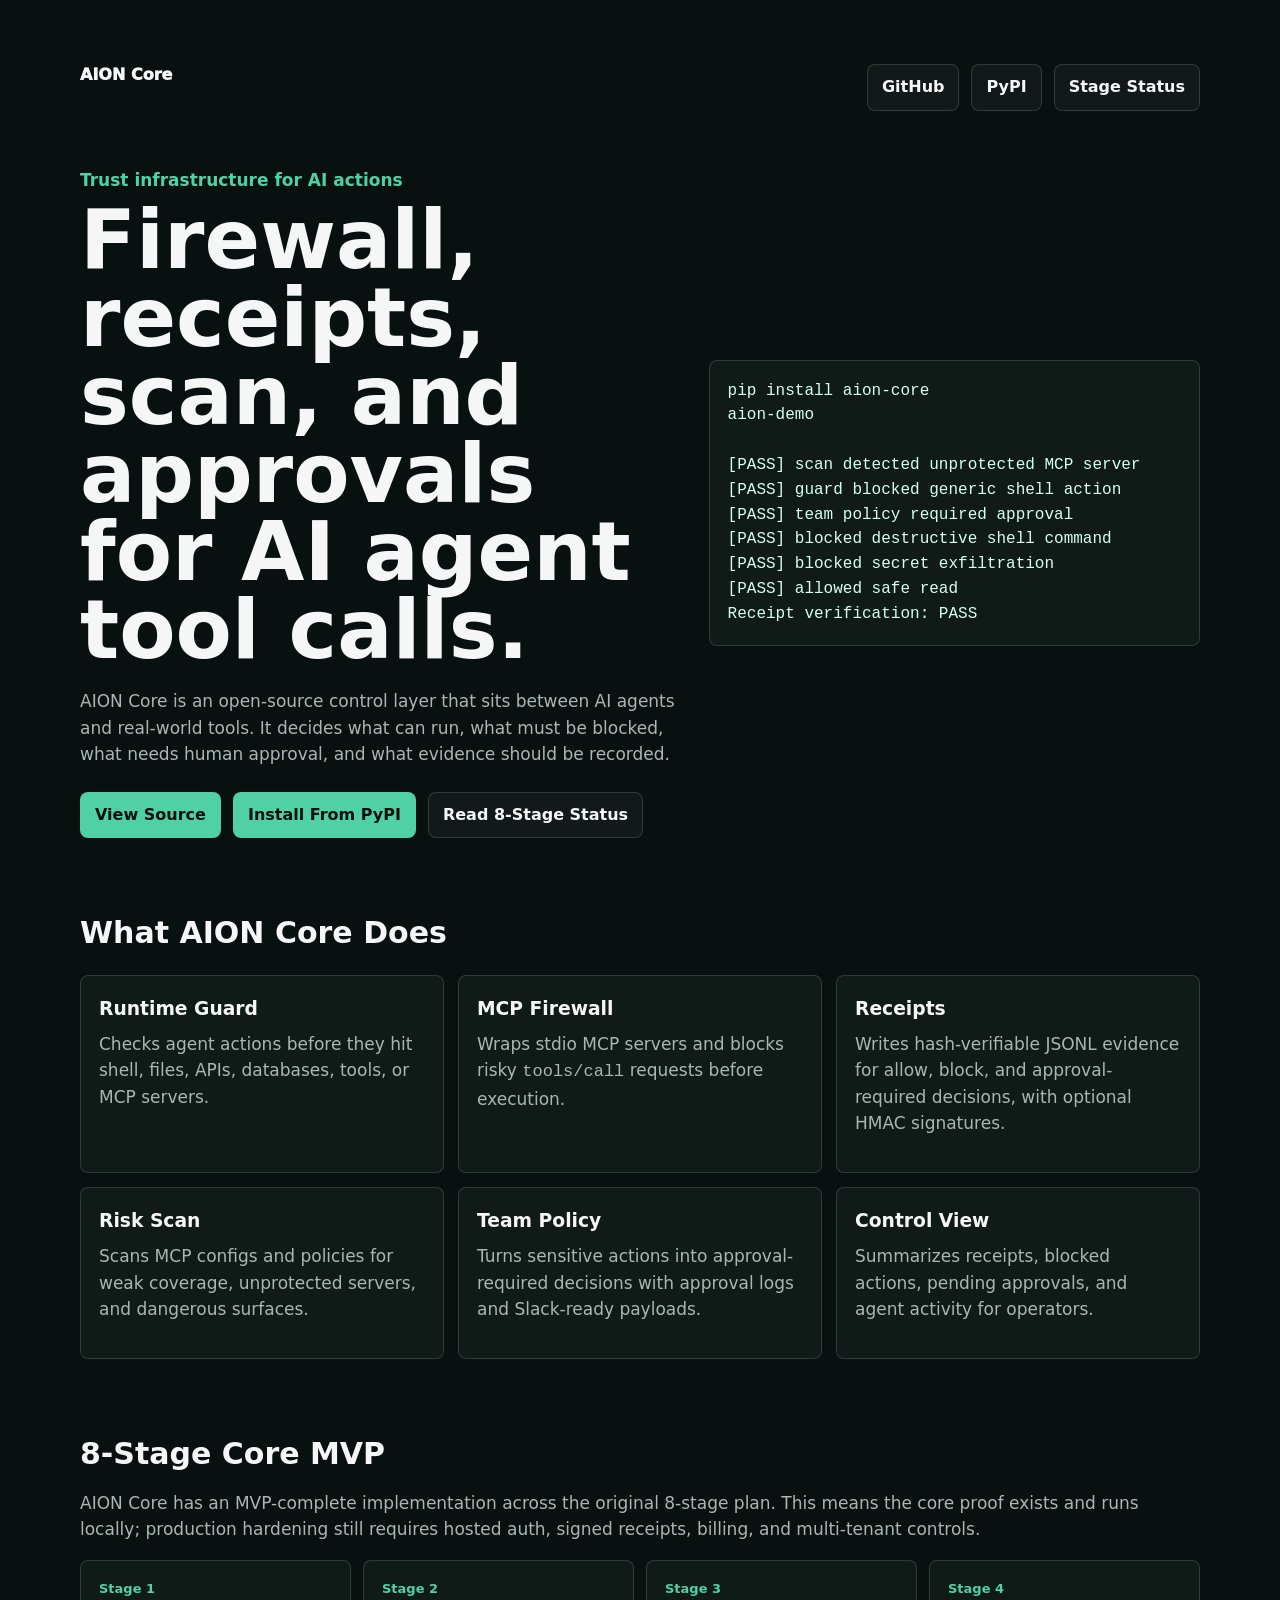
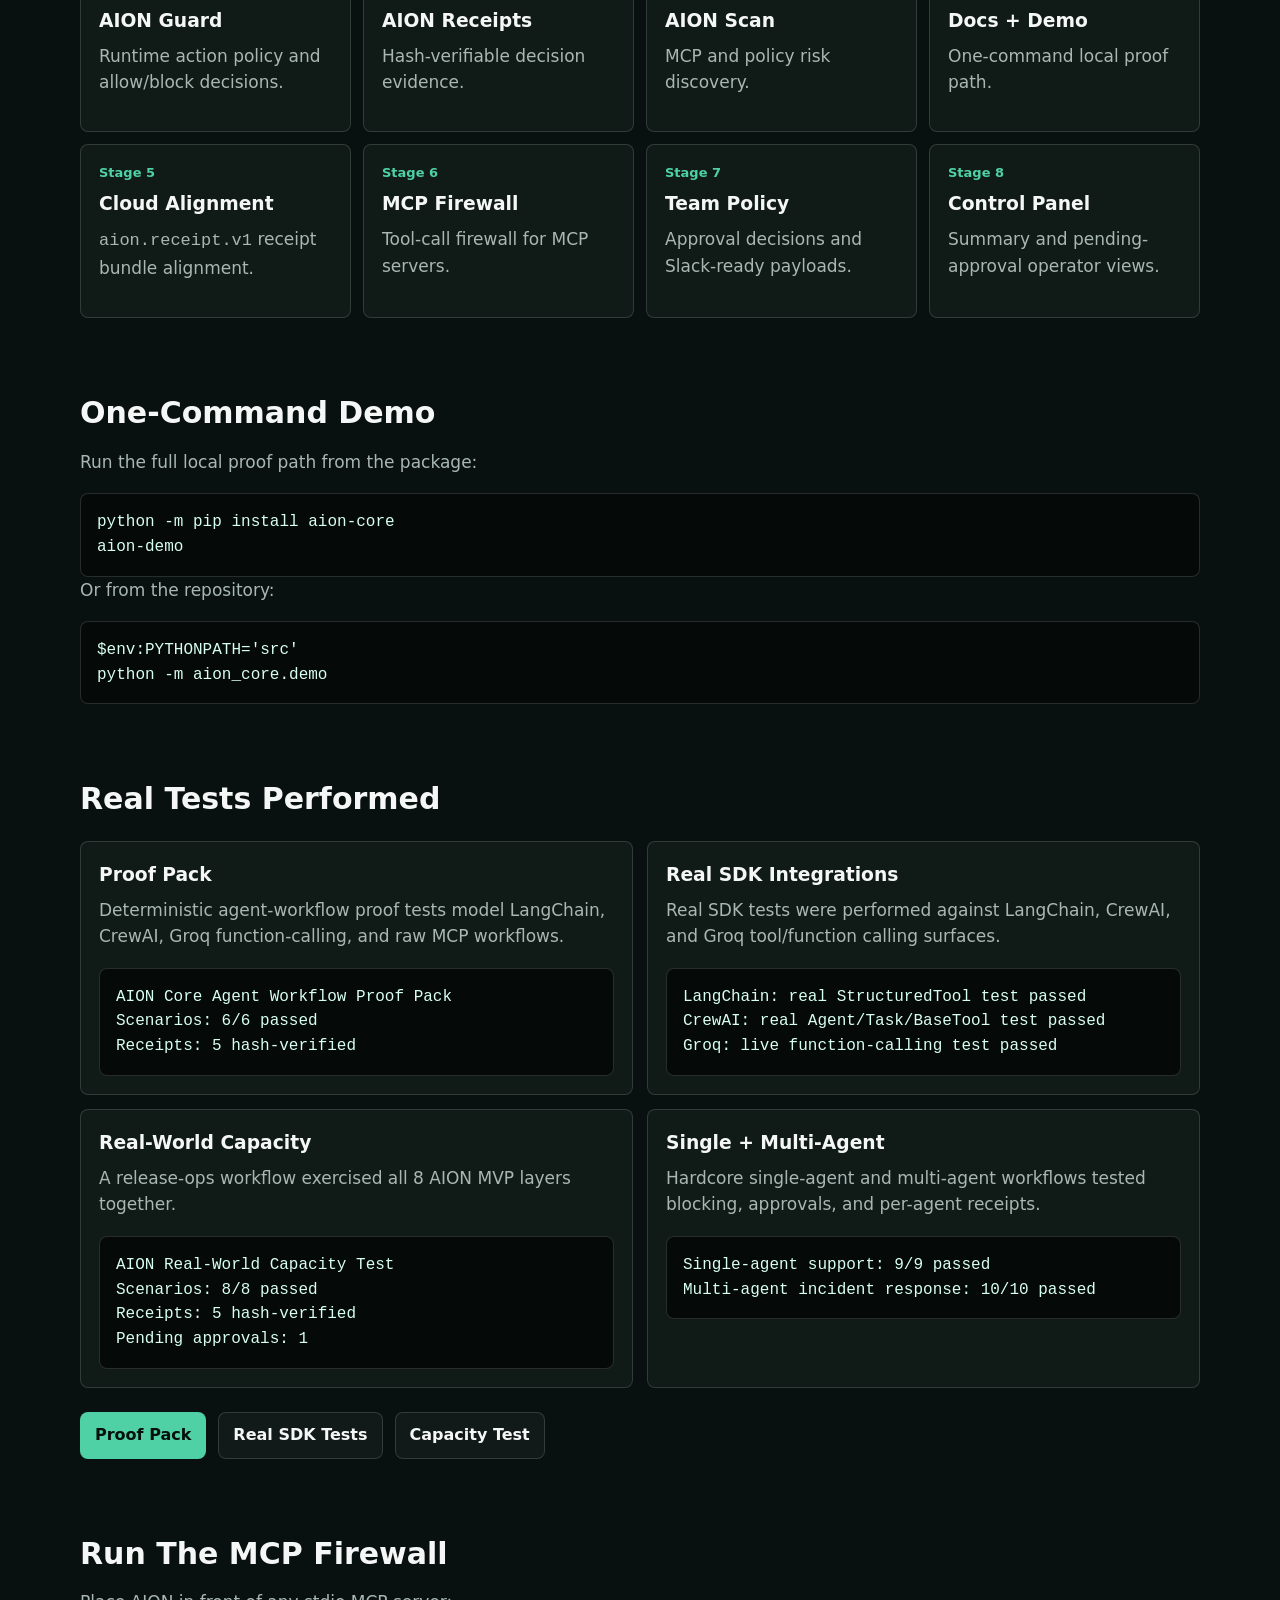
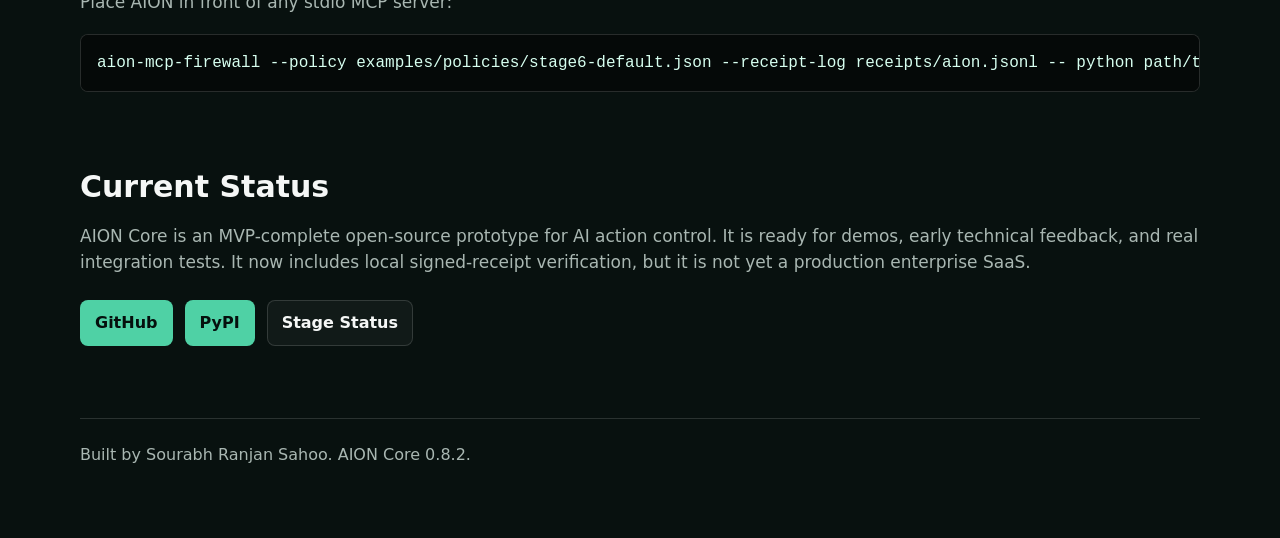
==== commit c4ac32fa: "Make AION Core pure and add signed receipt verification" ====
--- a/docs/index.html
+++ b/docs/index.html
@@ -166,7 +166,7 @@
         </div>
         <div class="card">
           <h3>Receipts</h3>
-          <p>Writes hash-verifiable JSONL evidence for allow, block, and approval-required decisions.</p>
+          <p>Writes hash-verifiable JSONL evidence for allow, block, and approval-required decisions, with optional HMAC signatures.</p>
         </div>
         <div class="card">
           <h3>Risk Scan</h3>
@@ -262,7 +262,8 @@
       <p>
         AION Core is an MVP-complete open-source prototype for AI action control.
         It is ready for demos, early technical feedback, and real integration tests.
-        It is not yet a production enterprise SaaS.
+        It now includes local signed-receipt verification, but it is not yet a
+        production enterprise SaaS.
       </p>
       <div class="actions">
         <a class="button primary" href="https://github.com/Sourabh1845/aion-core">GitHub</a>
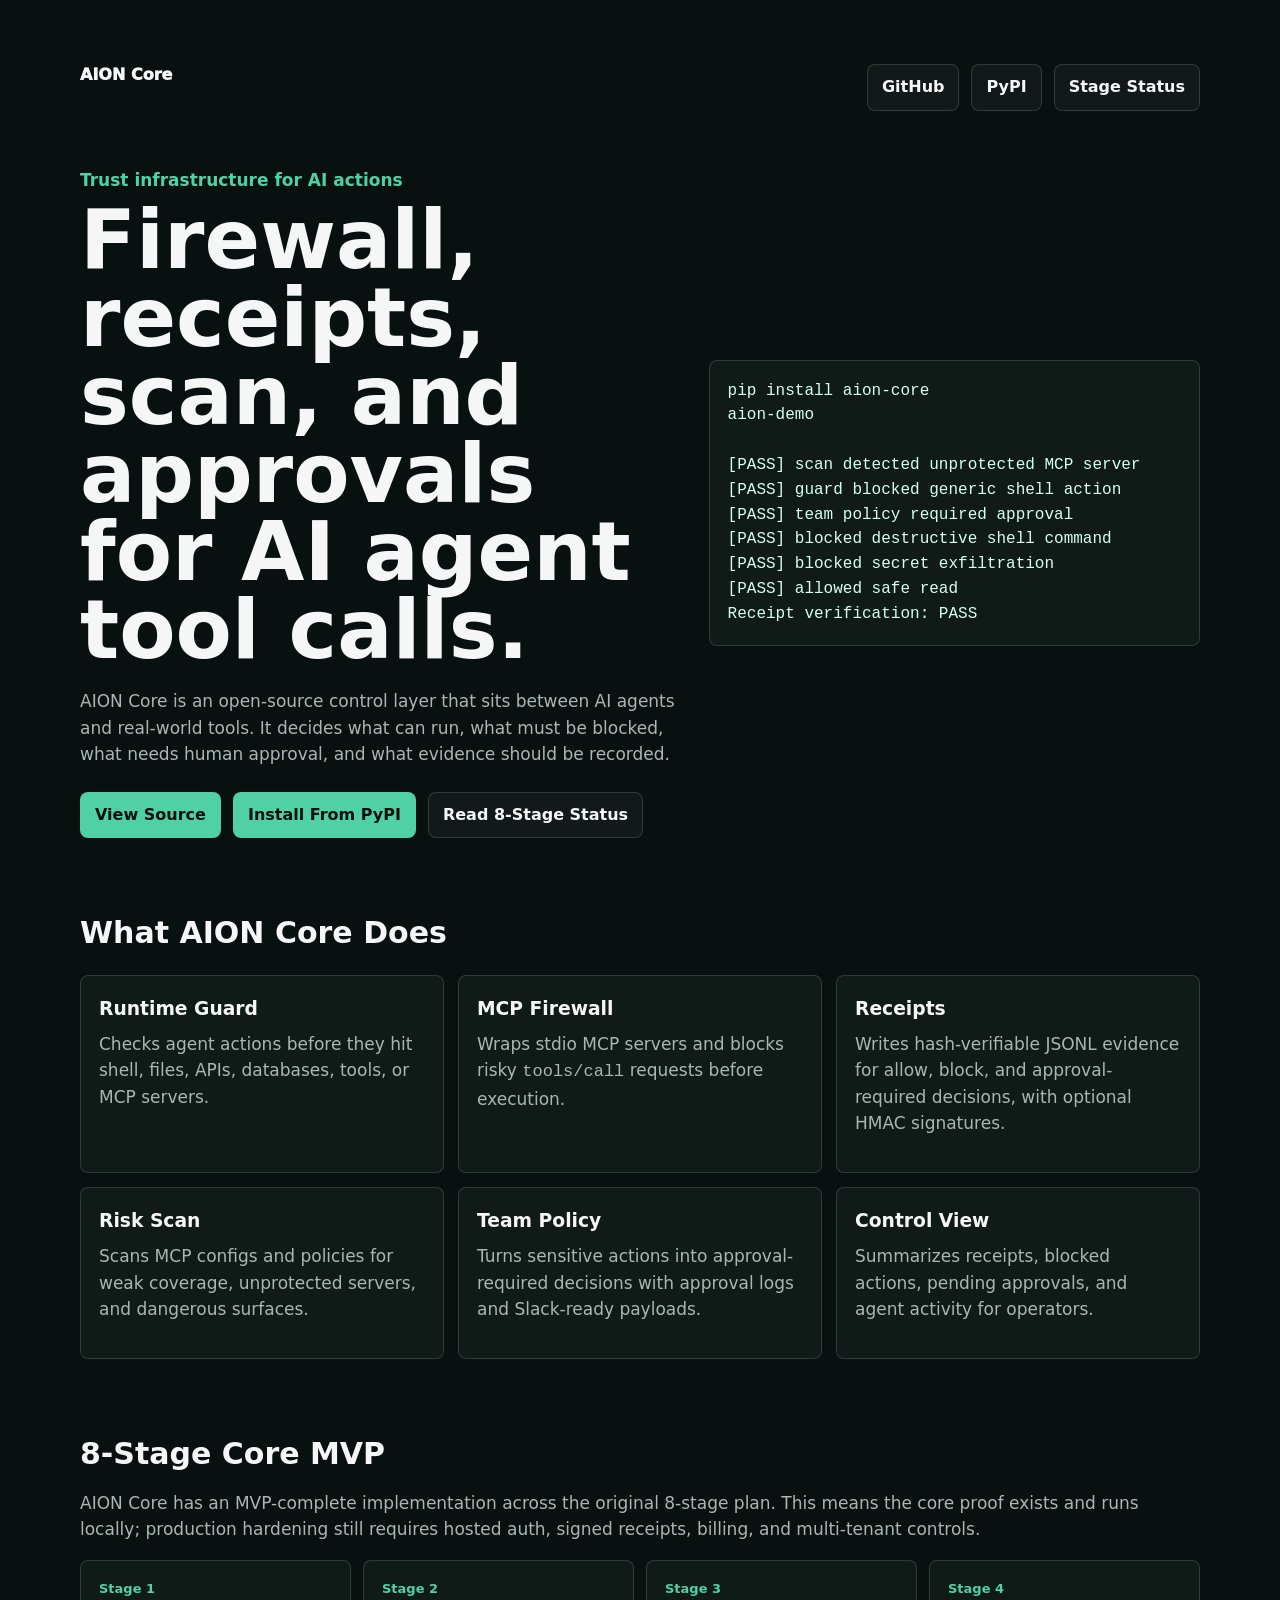
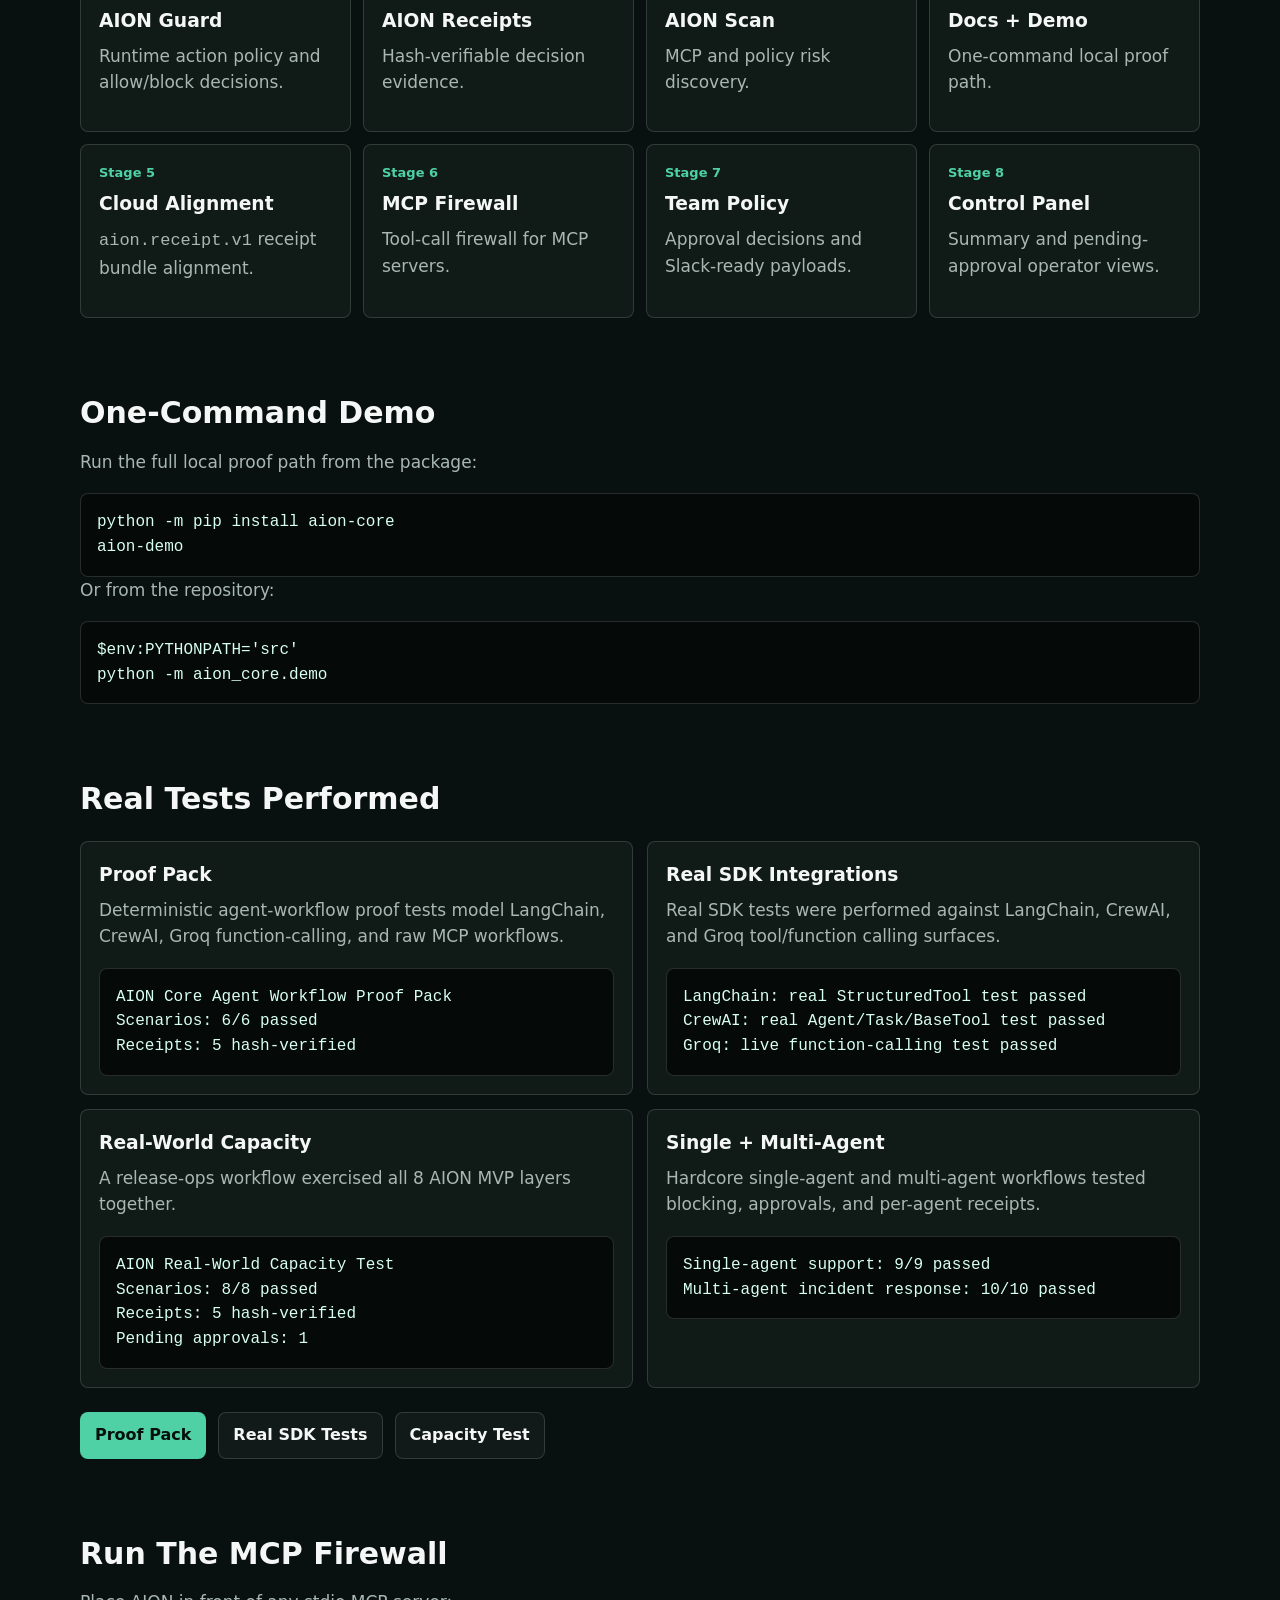
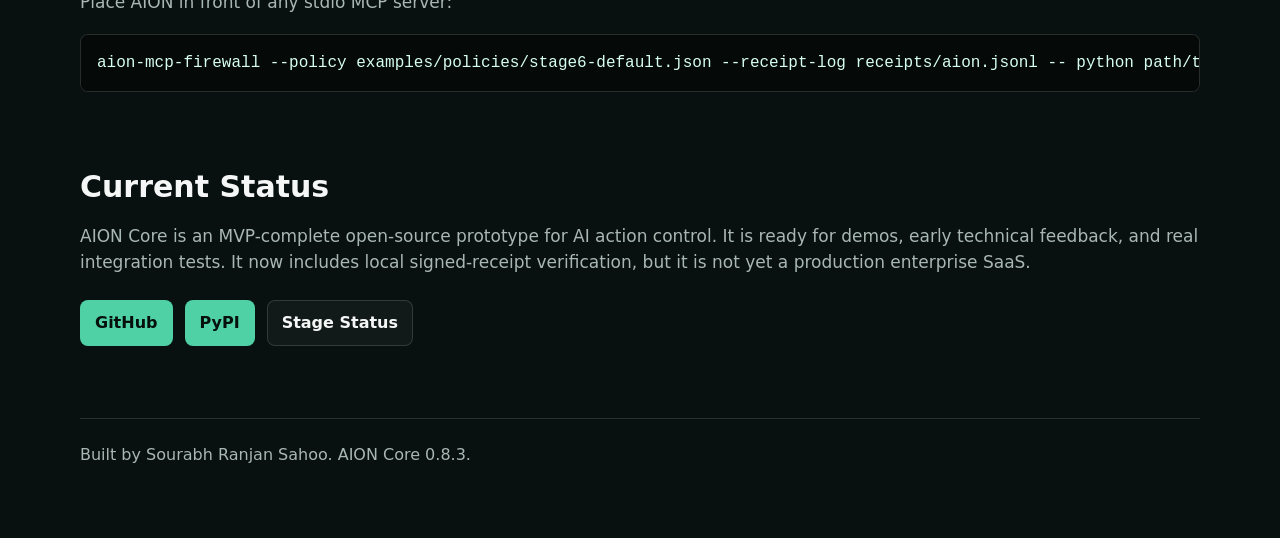
==== commit edf96977: "Prepare AION Core 0.8.3 signed receipt release" ====
--- a/docs/index.html
+++ b/docs/index.html
@@ -273,7 +273,7 @@
     </section>
 
     <footer>
-      Built by Sourabh Ranjan Sahoo. AION Core 0.8.2.
+      Built by Sourabh Ranjan Sahoo. AION Core 0.8.3.
     </footer>
   </main>
 </body>
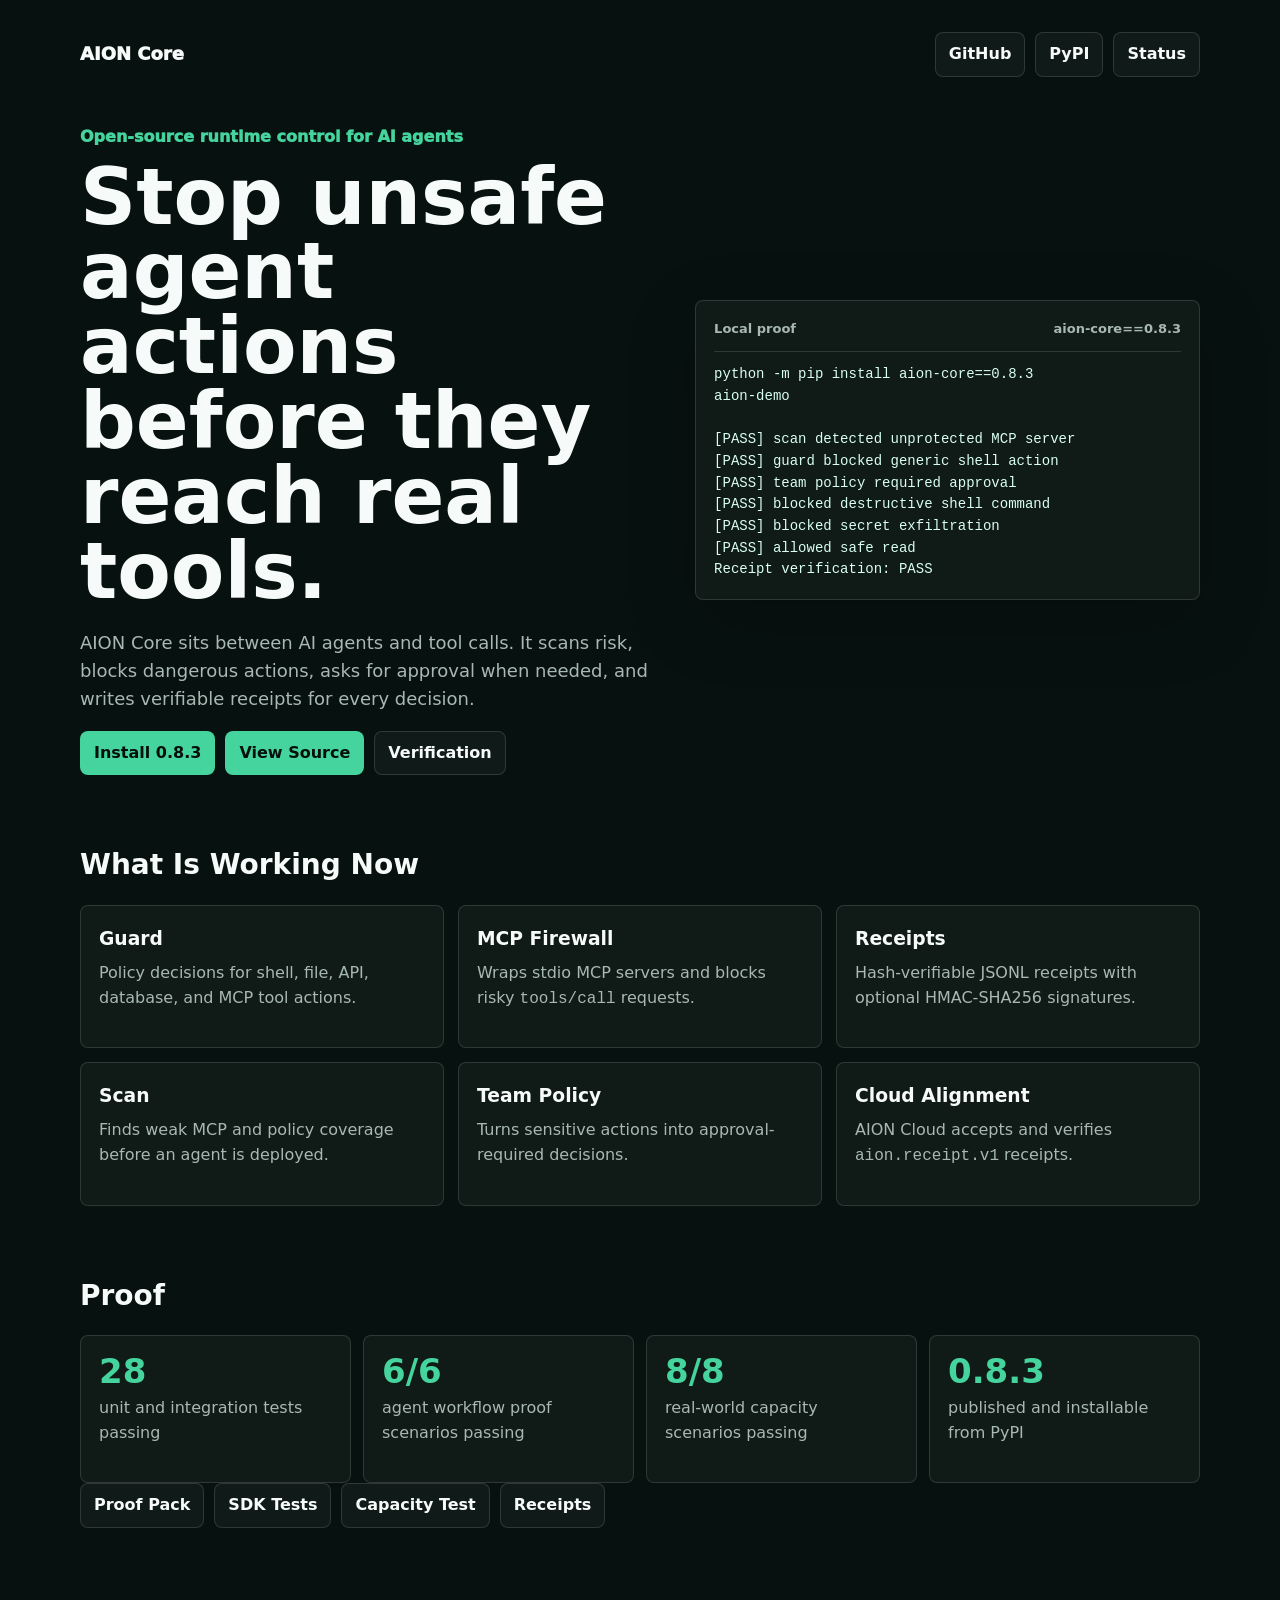
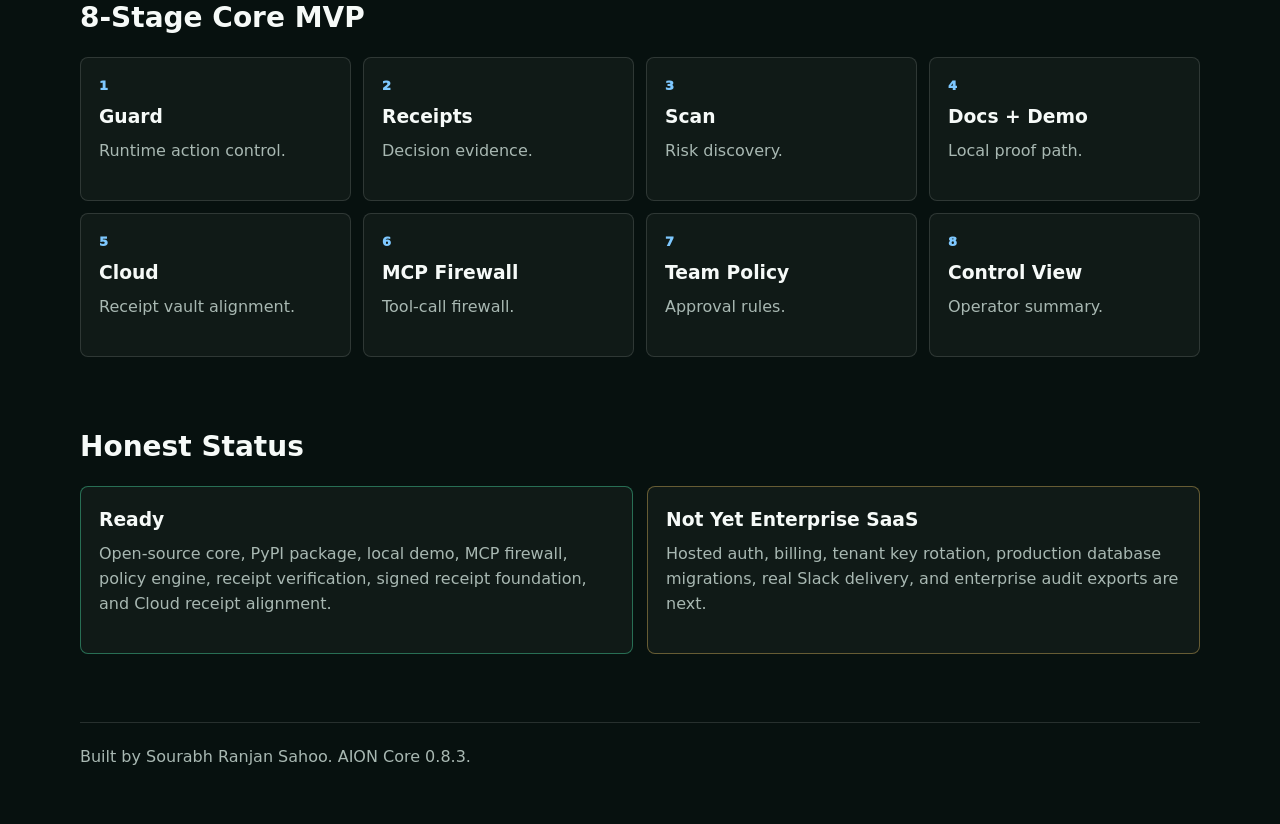
==== commit 917a899f: "Polish AION Core website for launch" ====
--- a/docs/index.html
+++ b/docs/index.html
@@ -7,12 +7,14 @@
   <style>
     :root {
       color-scheme: dark;
-      --bg: #08110f;
-      --panel: #101b18;
-      --line: rgba(255,255,255,.14);
-      --text: #f5f7f6;
-      --muted: #a9b7b2;
-      --accent: #4fd1a5;
+      --bg: #07110f;
+      --panel: #101a17;
+      --panel-soft: #0c1512;
+      --line: rgba(255,255,255,.13);
+      --text: #f6faf8;
+      --muted: #a8b8b2;
+      --accent: #45d49d;
+      --accent-2: #7ec8ff;
       --warn: #ffd166;
       --ink: #05100d;
     }
@@ -27,89 +29,188 @@
     main {
       width: min(1120px, calc(100% - 32px));
       margin: 0 auto;
-      padding: 40px 0 72px;
+      padding: 32px 0 56px;
     }
     nav {
       display: flex;
       justify-content: space-between;
+      align-items: center;
       gap: 16px;
+      margin-bottom: 48px;
+    }
+    .brand {
+      font-size: 18px;
+      font-weight: 950;
+      letter-spacing: 0;
+    }
+    .nav-links,
+    .actions {
+      display: flex;
+      flex-wrap: wrap;
+      gap: 10px;
       align-items: center;
-      margin-bottom: 56px;
-    }
-    nav a, .button {
+    }
+    a.button,
+    nav a {
+      display: inline-flex;
+      align-items: center;
+      justify-content: center;
+      min-height: 42px;
       color: var(--text);
       text-decoration: none;
       border: 1px solid var(--line);
       border-radius: 8px;
-      padding: 10px 14px;
+      padding: 9px 13px;
       background: rgba(255,255,255,.04);
-      font-weight: 800;
-    }
-    .brand { font-weight: 950; letter-spacing: 0; }
-    .actions { display: flex; gap: 12px; flex-wrap: wrap; margin-top: 24px; }
-    .primary { background: var(--accent); color: var(--ink); border-color: transparent; }
+      font-weight: 850;
+      white-space: nowrap;
+    }
+    a.primary {
+      background: var(--accent);
+      color: var(--ink);
+      border-color: transparent;
+    }
     .hero {
       display: grid;
-      grid-template-columns: minmax(0, 1.1fr) minmax(320px, .9fr);
+      grid-template-columns: minmax(0, 1fr) minmax(340px, .86fr);
       gap: 28px;
       align-items: center;
-      min-height: 66vh;
+      min-height: 64vh;
+    }
+    .eyebrow {
+      margin: 0 0 10px;
+      color: var(--accent);
+      font-weight: 950;
     }
     h1 {
-      font-size: clamp(44px, 7vw, 82px);
-      line-height: .95;
+      max-width: 850px;
+      margin: 0 0 20px;
+      font-size: clamp(42px, 6.8vw, 78px);
+      line-height: .96;
       letter-spacing: 0;
-      margin: 0 0 20px;
-    }
-    h2 { font-size: 30px; margin: 0 0 12px; letter-spacing: 0; }
-    h3 { margin: 0 0 8px; letter-spacing: 0; }
-    p, li { color: var(--muted); font-size: 17px; }
+    }
+    h2 {
+      margin: 0 0 12px;
+      font-size: 28px;
+      letter-spacing: 0;
+    }
+    h3 {
+      margin: 0 0 8px;
+      letter-spacing: 0;
+    }
+    p,
+    li {
+      color: var(--muted);
+      font-size: 16px;
+    }
     p { margin: 0 0 18px; }
-    .pill { color: var(--accent); font-weight: 900; margin-bottom: 8px; }
-    .section { margin-top: 72px; }
-    .grid { display: grid; grid-template-columns: repeat(3, minmax(0, 1fr)); gap: 14px; margin-top: 18px; }
-    .stage-grid { display: grid; grid-template-columns: repeat(4, minmax(0, 1fr)); gap: 12px; margin-top: 18px; }
-    .card, .stage, .terminal {
+    .lead {
+      max-width: 760px;
+      font-size: 18px;
+    }
+    .terminal,
+    .card,
+    .metric,
+    .stage {
       border: 1px solid var(--line);
       border-radius: 8px;
       background: var(--panel);
+    }
+    .terminal {
       padding: 18px;
-    }
-    .card { min-height: 150px; }
-    .stage { min-height: 128px; }
-    .stage span { display: block; color: var(--accent); font-size: 13px; font-weight: 900; margin-bottom: 6px; }
-    code, pre { font-family: ui-monospace, SFMono-Regular, Consolas, monospace; }
+      box-shadow: 0 20px 70px rgba(0,0,0,.18);
+    }
+    .terminal-bar {
+      display: flex;
+      justify-content: space-between;
+      gap: 12px;
+      padding-bottom: 12px;
+      margin-bottom: 12px;
+      border-bottom: 1px solid var(--line);
+      color: var(--muted);
+      font-size: 13px;
+      font-weight: 850;
+    }
+    code,
+    pre {
+      font-family: ui-monospace, SFMono-Regular, Consolas, monospace;
+    }
     pre {
       margin: 0;
       overflow: auto;
-      color: #d7fff0;
-      background: #050908;
-      border-radius: 8px;
-      padding: 16px;
-      border: 1px solid var(--line);
-    }
-    .terminal pre { border: 0; background: transparent; padding: 0; }
-    .proof-list {
-      display: grid;
-      grid-template-columns: repeat(2, minmax(0, 1fr));
+      color: #d8fff0;
+      font-size: 14px;
+      line-height: 1.55;
+      white-space: pre-wrap;
+    }
+    .section {
+      margin-top: 68px;
+    }
+    .grid {
+      display: grid;
+      grid-template-columns: repeat(3, minmax(0, 1fr));
       gap: 14px;
       margin-top: 18px;
     }
-    .proof {
-      border: 1px solid var(--line);
-      border-radius: 8px;
-      background: var(--panel);
+    .proof-grid {
+      display: grid;
+      grid-template-columns: repeat(4, minmax(0, 1fr));
+      gap: 12px;
+      margin-top: 18px;
+    }
+    .stage-grid {
+      display: grid;
+      grid-template-columns: repeat(4, minmax(0, 1fr));
+      gap: 12px;
+      margin-top: 18px;
+    }
+    .card,
+    .stage,
+    .metric {
       padding: 18px;
+      min-height: 126px;
+    }
+    .metric strong {
+      display: block;
+      color: var(--accent);
+      font-size: 34px;
+      line-height: 1;
+      margin-bottom: 8px;
+    }
+    .stage span {
+      display: block;
+      color: var(--accent-2);
+      font-size: 13px;
+      font-weight: 950;
+      margin-bottom: 6px;
+    }
+    .status {
+      display: grid;
+      grid-template-columns: minmax(0, 1fr) minmax(0, 1fr);
+      gap: 14px;
+      margin-top: 18px;
+    }
+    .status .card:first-child {
+      border-color: rgba(69,212,157,.45);
+    }
+    .status .card:last-child {
+      border-color: rgba(255,209,102,.36);
     }
     footer {
-      margin-top: 72px;
+      margin-top: 68px;
+      padding-top: 22px;
       border-top: 1px solid var(--line);
-      padding-top: 24px;
       color: var(--muted);
     }
-    @media (max-width: 860px) {
+    @media (max-width: 920px) {
       nav { align-items: flex-start; flex-direction: column; }
-      .hero, .grid, .stage-grid, .proof-list { grid-template-columns: 1fr; }
+      .hero,
+      .grid,
+      .proof-grid,
+      .stage-grid,
+      .status {
+        grid-template-columns: 1fr;
+      }
     }
   </style>
 </head>
@@ -117,30 +218,34 @@
   <main>
     <nav>
       <div class="brand">AION Core</div>
-      <div class="actions">
+      <div class="nav-links">
         <a href="https://github.com/Sourabh1845/aion-core">GitHub</a>
-        <a href="https://pypi.org/project/aion-core/">PyPI</a>
-        <a href="./STAGE_STATUS.md">Stage Status</a>
+        <a href="https://pypi.org/project/aion-core/0.8.3/">PyPI</a>
+        <a href="./STAGE_STATUS.md">Status</a>
       </div>
     </nav>
 
     <section class="hero">
       <div>
-        <p class="pill">Trust infrastructure for AI actions</p>
-        <h1>Firewall, receipts, scan, and approvals for AI agent tool calls.</h1>
-        <p>
-          AION Core is an open-source control layer that sits between AI agents
-          and real-world tools. It decides what can run, what must be blocked,
-          what needs human approval, and what evidence should be recorded.
+        <p class="eyebrow">Open-source runtime control for AI agents</p>
+        <h1>Stop unsafe agent actions before they reach real tools.</h1>
+        <p class="lead">
+          AION Core sits between AI agents and tool calls. It scans risk,
+          blocks dangerous actions, asks for approval when needed, and writes
+          verifiable receipts for every decision.
         </p>
         <div class="actions">
+          <a class="button primary" href="https://pypi.org/project/aion-core/0.8.3/">Install 0.8.3</a>
           <a class="button primary" href="https://github.com/Sourabh1845/aion-core">View Source</a>
-          <a class="button primary" href="https://pypi.org/project/aion-core/">Install From PyPI</a>
-          <a class="button" href="./STAGE_STATUS.md">Read 8-Stage Status</a>
-        </div>
-      </div>
-      <div class="terminal">
-        <pre>pip install aion-core
+          <a class="button" href="./VERIFICATION.md">Verification</a>
+        </div>
+      </div>
+      <div class="terminal" aria-label="AION Core terminal demo">
+        <div class="terminal-bar">
+          <span>Local proof</span>
+          <span>aion-core==0.8.3</span>
+        </div>
+        <pre>python -m pip install aion-core==0.8.3
 aion-demo
 
 [PASS] scan detected unprotected MCP server
@@ -154,121 +259,94 @@
     </section>
 
     <section class="section">
-      <h2>What AION Core Does</h2>
+      <h2>What Is Working Now</h2>
       <div class="grid">
         <div class="card">
-          <h3>Runtime Guard</h3>
-          <p>Checks agent actions before they hit shell, files, APIs, databases, tools, or MCP servers.</p>
+          <h3>Guard</h3>
+          <p>Policy decisions for shell, file, API, database, and MCP tool actions.</p>
         </div>
         <div class="card">
           <h3>MCP Firewall</h3>
-          <p>Wraps stdio MCP servers and blocks risky <code>tools/call</code> requests before execution.</p>
+          <p>Wraps stdio MCP servers and blocks risky <code>tools/call</code> requests.</p>
         </div>
         <div class="card">
           <h3>Receipts</h3>
-          <p>Writes hash-verifiable JSONL evidence for allow, block, and approval-required decisions, with optional HMAC signatures.</p>
-        </div>
-        <div class="card">
-          <h3>Risk Scan</h3>
-          <p>Scans MCP configs and policies for weak coverage, unprotected servers, and dangerous surfaces.</p>
+          <p>Hash-verifiable JSONL receipts with optional HMAC-SHA256 signatures.</p>
+        </div>
+        <div class="card">
+          <h3>Scan</h3>
+          <p>Finds weak MCP and policy coverage before an agent is deployed.</p>
         </div>
         <div class="card">
           <h3>Team Policy</h3>
-          <p>Turns sensitive actions into approval-required decisions with approval logs and Slack-ready payloads.</p>
-        </div>
-        <div class="card">
-          <h3>Control View</h3>
-          <p>Summarizes receipts, blocked actions, pending approvals, and agent activity for operators.</p>
-        </div>
+          <p>Turns sensitive actions into approval-required decisions.</p>
+        </div>
+        <div class="card">
+          <h3>Cloud Alignment</h3>
+          <p>AION Cloud accepts and verifies <code>aion.receipt.v1</code> receipts.</p>
+        </div>
+      </div>
+    </section>
+
+    <section class="section">
+      <h2>Proof</h2>
+      <div class="proof-grid">
+        <div class="metric">
+          <strong>28</strong>
+          <p>unit and integration tests passing</p>
+        </div>
+        <div class="metric">
+          <strong>6/6</strong>
+          <p>agent workflow proof scenarios passing</p>
+        </div>
+        <div class="metric">
+          <strong>8/8</strong>
+          <p>real-world capacity scenarios passing</p>
+        </div>
+        <div class="metric">
+          <strong>0.8.3</strong>
+          <p>published and installable from PyPI</p>
+        </div>
+      </div>
+      <div class="actions">
+        <a class="button" href="./PROOF_PACK.md">Proof Pack</a>
+        <a class="button" href="./REAL_SDK_INTEGRATIONS.md">SDK Tests</a>
+        <a class="button" href="./REAL_WORLD_CAPACITY_TEST.md">Capacity Test</a>
+        <a class="button" href="./RECEIPTS.md">Receipts</a>
       </div>
     </section>
 
     <section class="section">
       <h2>8-Stage Core MVP</h2>
-      <p>
-        AION Core has an MVP-complete implementation across the original 8-stage plan.
-        This means the core proof exists and runs locally; production hardening still
-        requires hosted auth, signed receipts, billing, and multi-tenant controls.
-      </p>
       <div class="stage-grid">
-        <div class="stage"><span>Stage 1</span><h3>AION Guard</h3><p>Runtime action policy and allow/block decisions.</p></div>
-        <div class="stage"><span>Stage 2</span><h3>AION Receipts</h3><p>Hash-verifiable decision evidence.</p></div>
-        <div class="stage"><span>Stage 3</span><h3>AION Scan</h3><p>MCP and policy risk discovery.</p></div>
-        <div class="stage"><span>Stage 4</span><h3>Docs + Demo</h3><p>One-command local proof path.</p></div>
-        <div class="stage"><span>Stage 5</span><h3>Cloud Alignment</h3><p><code>aion.receipt.v1</code> receipt bundle alignment.</p></div>
-        <div class="stage"><span>Stage 6</span><h3>MCP Firewall</h3><p>Tool-call firewall for MCP servers.</p></div>
-        <div class="stage"><span>Stage 7</span><h3>Team Policy</h3><p>Approval decisions and Slack-ready payloads.</p></div>
-        <div class="stage"><span>Stage 8</span><h3>Control Panel</h3><p>Summary and pending-approval operator views.</p></div>
+        <div class="stage"><span>1</span><h3>Guard</h3><p>Runtime action control.</p></div>
+        <div class="stage"><span>2</span><h3>Receipts</h3><p>Decision evidence.</p></div>
+        <div class="stage"><span>3</span><h3>Scan</h3><p>Risk discovery.</p></div>
+        <div class="stage"><span>4</span><h3>Docs + Demo</h3><p>Local proof path.</p></div>
+        <div class="stage"><span>5</span><h3>Cloud</h3><p>Receipt vault alignment.</p></div>
+        <div class="stage"><span>6</span><h3>MCP Firewall</h3><p>Tool-call firewall.</p></div>
+        <div class="stage"><span>7</span><h3>Team Policy</h3><p>Approval rules.</p></div>
+        <div class="stage"><span>8</span><h3>Control View</h3><p>Operator summary.</p></div>
       </div>
     </section>
 
     <section class="section">
-      <h2>One-Command Demo</h2>
-      <p>Run the full local proof path from the package:</p>
-      <pre>python -m pip install aion-core
-aion-demo</pre>
-      <p>Or from the repository:</p>
-      <pre>$env:PYTHONPATH='src'
-python -m aion_core.demo</pre>
-    </section>
-
-    <section class="section">
-      <h2>Real Tests Performed</h2>
-      <div class="proof-list">
-        <div class="proof">
-          <h3>Proof Pack</h3>
-          <p>Deterministic agent-workflow proof tests model LangChain, CrewAI, Groq function-calling, and raw MCP workflows.</p>
-          <pre>AION Core Agent Workflow Proof Pack
-Scenarios: 6/6 passed
-Receipts: 5 hash-verified</pre>
-        </div>
-        <div class="proof">
-          <h3>Real SDK Integrations</h3>
-          <p>Real SDK tests were performed against LangChain, CrewAI, and Groq tool/function calling surfaces.</p>
-          <pre>LangChain: real StructuredTool test passed
-CrewAI: real Agent/Task/BaseTool test passed
-Groq: live function-calling test passed</pre>
-        </div>
-        <div class="proof">
-          <h3>Real-World Capacity</h3>
-          <p>A release-ops workflow exercised all 8 AION MVP layers together.</p>
-          <pre>AION Real-World Capacity Test
-Scenarios: 8/8 passed
-Receipts: 5 hash-verified
-Pending approvals: 1</pre>
-        </div>
-        <div class="proof">
-          <h3>Single + Multi-Agent</h3>
-          <p>Hardcore single-agent and multi-agent workflows tested blocking, approvals, and per-agent receipts.</p>
-          <pre>Single-agent support: 9/9 passed
-Multi-agent incident response: 10/10 passed</pre>
-        </div>
-      </div>
-      <div class="actions">
-        <a class="button primary" href="./PROOF_PACK.md">Proof Pack</a>
-        <a class="button" href="./REAL_SDK_INTEGRATIONS.md">Real SDK Tests</a>
-        <a class="button" href="./REAL_WORLD_CAPACITY_TEST.md">Capacity Test</a>
-      </div>
-    </section>
-
-    <section class="section">
-      <h2>Run The MCP Firewall</h2>
-      <p>Place AION in front of any stdio MCP server:</p>
-      <pre>aion-mcp-firewall --policy examples/policies/stage6-default.json --receipt-log receipts/aion.jsonl -- python path/to/mcp_server.py</pre>
-    </section>
-
-    <section class="section">
-      <h2>Current Status</h2>
-      <p>
-        AION Core is an MVP-complete open-source prototype for AI action control.
-        It is ready for demos, early technical feedback, and real integration tests.
-        It now includes local signed-receipt verification, but it is not yet a
-        production enterprise SaaS.
-      </p>
-      <div class="actions">
-        <a class="button primary" href="https://github.com/Sourabh1845/aion-core">GitHub</a>
-        <a class="button primary" href="https://pypi.org/project/aion-core/">PyPI</a>
-        <a class="button" href="./STAGE_STATUS.md">Stage Status</a>
+      <h2>Honest Status</h2>
+      <div class="status">
+        <div class="card">
+          <h3>Ready</h3>
+          <p>
+            Open-source core, PyPI package, local demo, MCP firewall, policy engine,
+            receipt verification, signed receipt foundation, and Cloud receipt alignment.
+          </p>
+        </div>
+        <div class="card">
+          <h3>Not Yet Enterprise SaaS</h3>
+          <p>
+            Hosted auth, billing, tenant key rotation, production database migrations,
+            real Slack delivery, and enterprise audit exports are next.
+          </p>
+        </div>
       </div>
     </section>
 
